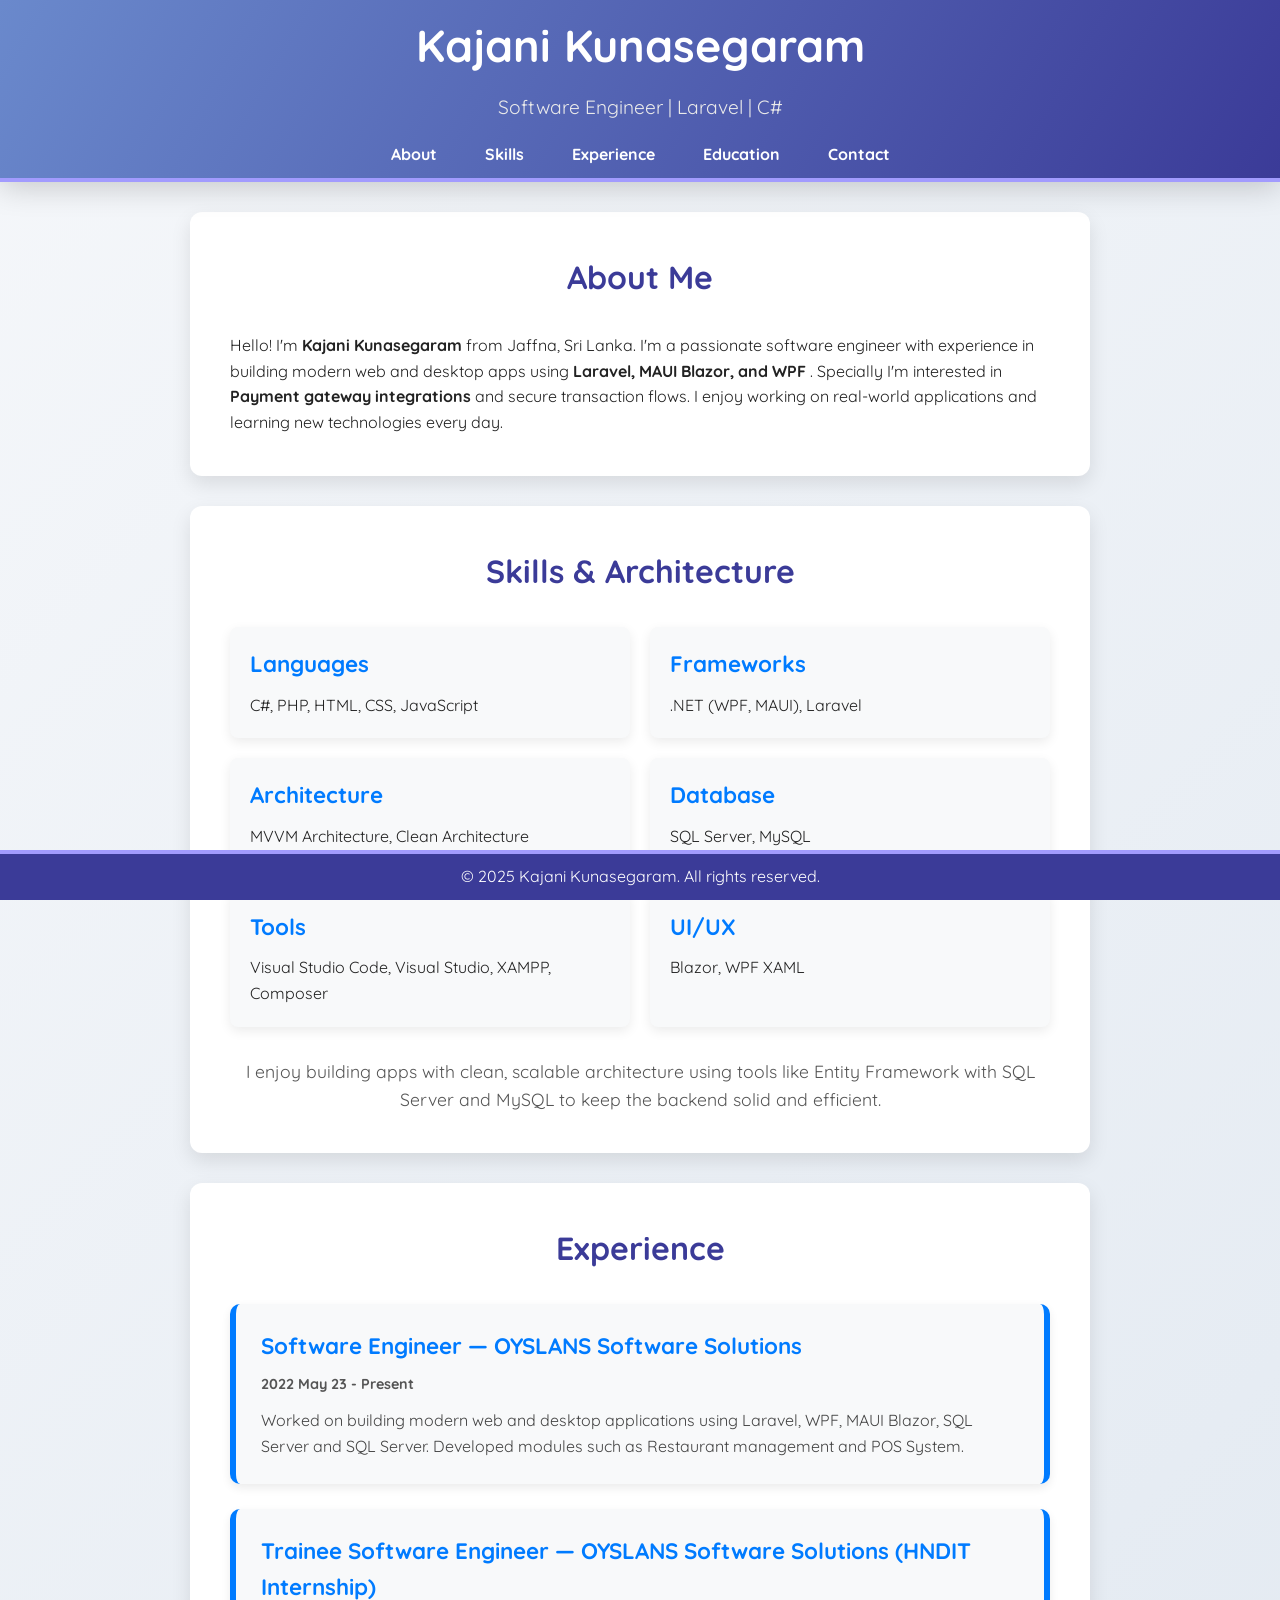
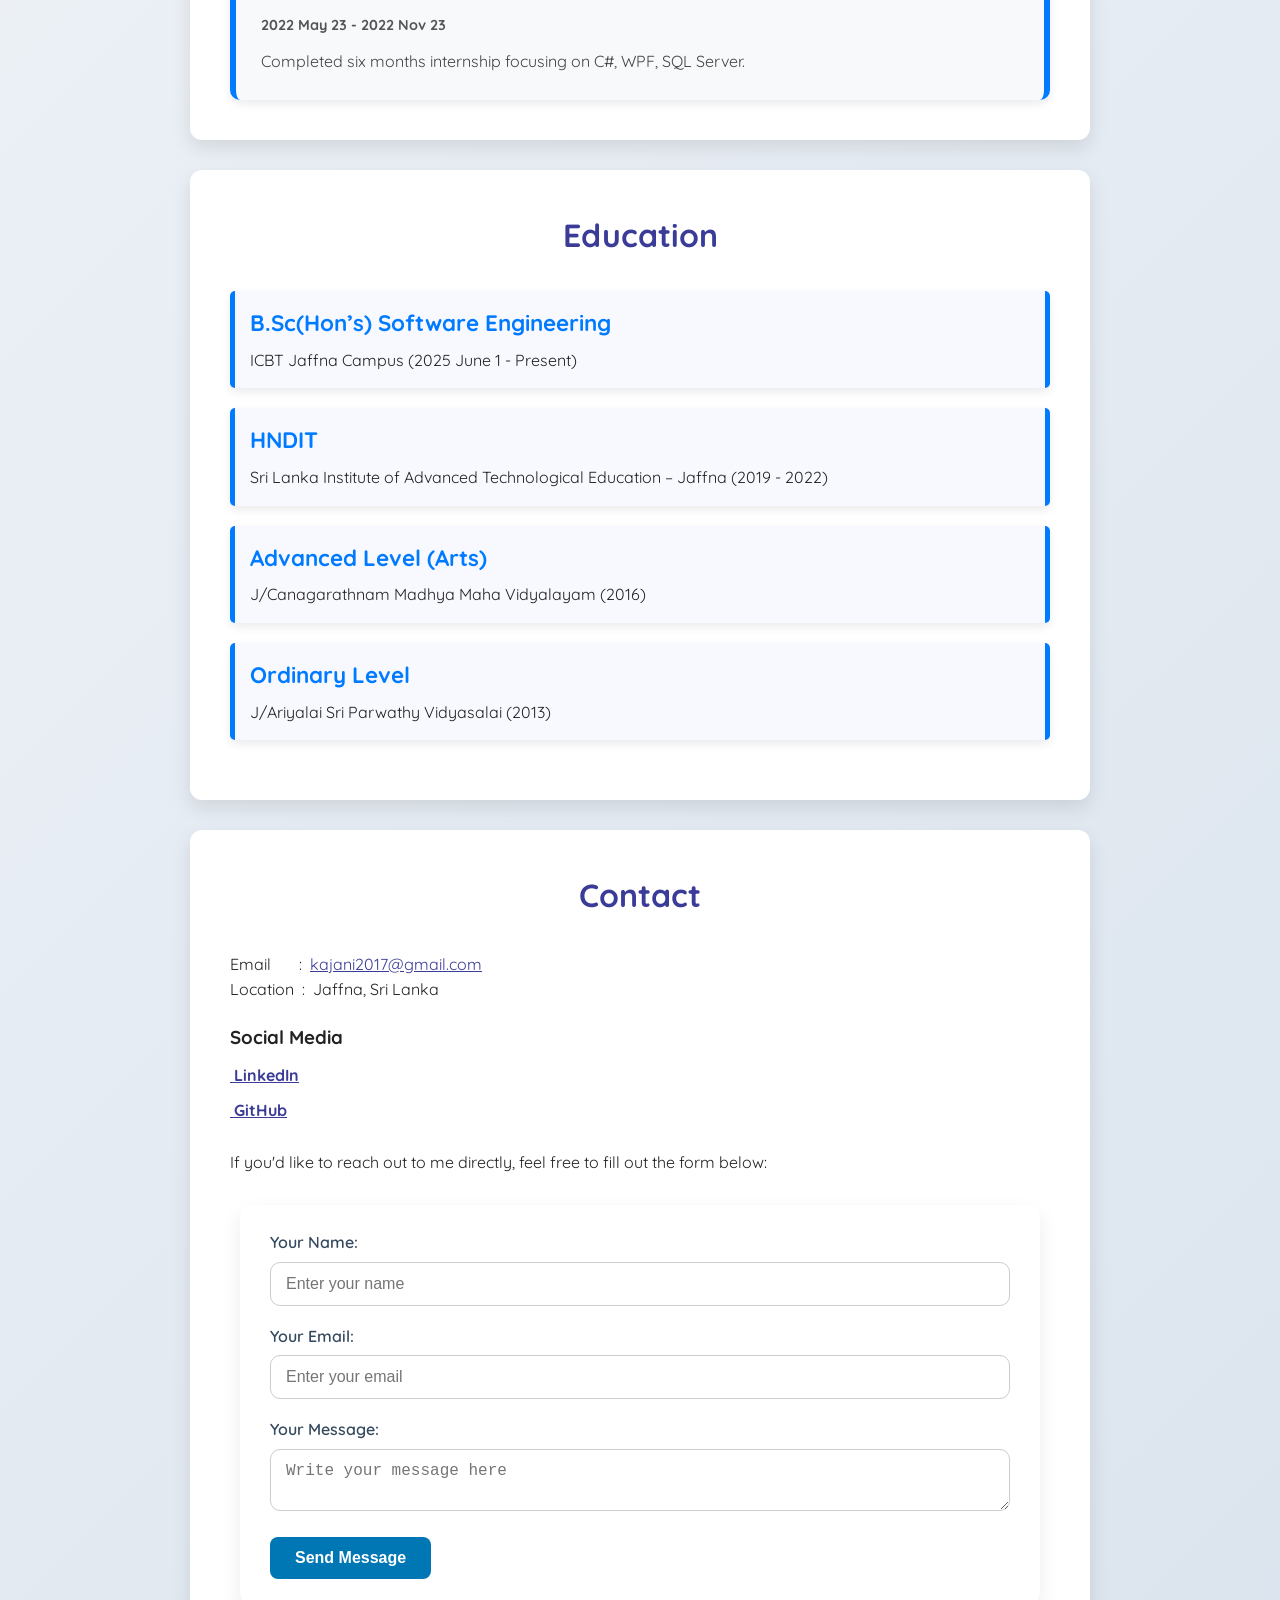
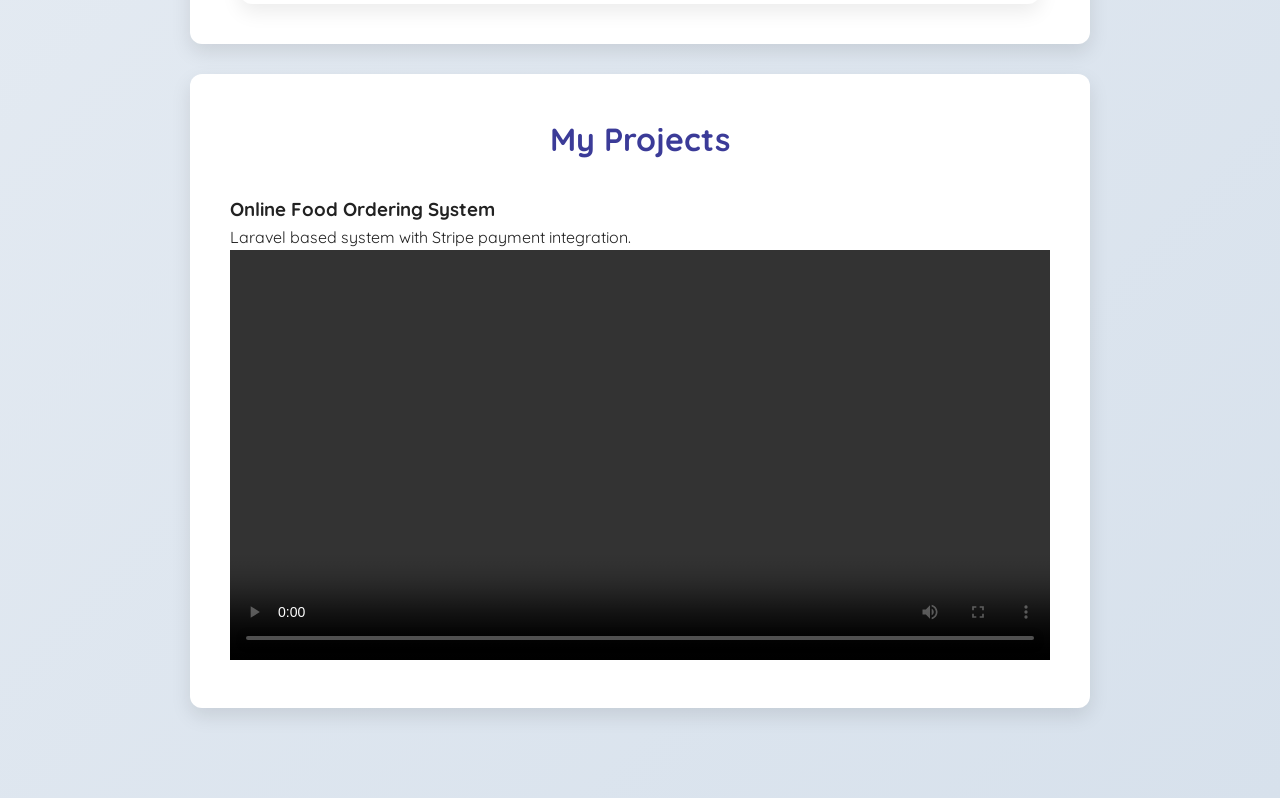
==== index.html @ 23827e4b "Update index.html" ====
<!DOCTYPE html>
<html lang="en">
<head>
  <meta charset="UTF-8" />
  <meta name="viewport" content="width=device-width, initial-scale=1.0"/>
  <title>Kajani | Software Engineer</title>
  <link rel="stylesheet" href="styles.css" />
  <!-- Google Font -->
  <link href="https://fonts.googleapis.com/css2?family=Quicksand:wght@400;600;700&display=swap" rel="stylesheet">
</head>
<body>
  <!-- HEADER -->
  <header>
    <div class="container">
      <h1>Kajani Kunasegaram</h1>
      <p>Software Engineer | Laravel | C#</p>
      <!-- <p>Software Developer | Laravel | MAUI | WPF | C#</p> -->
      <nav>
        <a href="#about">About</a>
        <a href="#skills">Skills</a>
        <a href="#experience">Experience</a>
        <a href="#education">Education</a>
        <a href="#contact">Contact</a>
      </nav>
    </div>
  </header>

  <!-- MAIN -->
  <main>
    <!-- ABOUT -->
    <section id="about" class="section fade-in">
      <h2>About Me</h2>
      <p>Hello! I'm <strong>Kajani Kunasegaram</strong> from Jaffna, Sri Lanka. I'm a passionate software engineer with experience in building modern web and desktop apps using <b>
	  Laravel, MAUI Blazor, and WPF
	  </b>. Specially I'm interested in <strong> Payment gateway integrations </strong> and secure transaction flows. I enjoy working on real-world applications and learning new technologies every day.</p>
    </section>

    <!-- SKILLS -->
    <section id="skills" class="section fade-in">
      <h2>Skills & Architecture</h2>
      <div class="skills-container">
        <div class="skill-item">
          <h3>Languages</h3>
          <p>C#, PHP, HTML, CSS, JavaScript</p>
        </div>
        <div class="skill-item">
          <h3>Frameworks</h3>
          <p>.NET (WPF, MAUI), Laravel</p>
        </div>
        <div class="skill-item">
          <h3>Architecture</h3>
          <p>MVVM Architecture, Clean Architecture</p>
        </div>
        <div class="skill-item">
          <h3>Database</h3>
          <p>SQL Server, MySQL</p>
        </div>
        <div class="skill-item">
          <h3>Tools</h3>
          <p>Visual Studio Code, Visual Studio, XAMPP, Composer</p>
        </div>
        <div class="skill-item">
          <h3>UI/UX</h3>
          <p>Blazor, WPF XAML</p>
        </div>
      </div>
      <p class="skills-note">I enjoy building apps with clean, scalable architecture using tools like Entity Framework with SQL Server and MySQL to keep the backend solid and efficient.</p>
    </section>
	
	<section id="experience" class="section fade-in">
	  <h2>Experience</h2>

	  <div class="exp-container">

		<div class="exp-card">
		  <h3>Software Engineer — OYSLANS Software Solutions</h3>
		  <span class="exp-year">2022 May 23 - Present</span>
		  <p>Worked on building modern web and desktop applications using Laravel, WPF, MAUI Blazor, SQL Server and SQL Server.  
			Developed modules such as Restaurant management and POS System.</p>
		</div>

		<div class="exp-card">
		  <h3>Trainee Software Engineer — OYSLANS Software Solutions (HNDIT Internship)</h3>
		  <span class="exp-year">2022 May 23 - 2022 Nov 23</span>
		  <p>Completed six months internship focusing on C#, WPF, SQL Server. </p>
		</div>
		

	  </div>
	</section>

	<!-- EDUCATION -->
	<section id="education" class="section fade-in">
		<h2>Education</h2>

		<div class="edu-card">
			<h3>B.Sc(Hon’s) Software Engineering</h3>
			<p>ICBT Jaffna Campus (2025 June 1 - Present)</p>
		</div>

		<div class="edu-card">
			<h3>HNDIT</h3>
			<p>Sri Lanka Institute of Advanced Technological Education – Jaffna (2019 - 2022)</p>
		</div>

		<div class="edu-card">
			<h3>Advanced Level (Arts)</h3>
			<p>J/Canagarathnam Madhya Maha Vidyalayam (2016)</p>
		</div>

		<div class="edu-card">
			<h3>Ordinary Level</h3>
			<p>J/Ariyalai Sri Parwathy Vidyasalai (2013)</p>
		</div>
	</section>

    <!-- CONTACT -->
    <section id="contact" class="section fade-in">
      <h2>Contact</h2>
      <p>Email&nbsp;&nbsp;&nbsp;&nbsp;&nbsp;&nbsp;&nbsp;:&nbsp;&nbsp;<a href="mailto:kajani2017@gmail.com">kajani2017@gmail.com</a></p>
      <p>Location &nbsp;:&nbsp; Jaffna, Sri Lanka</p>

      <h3 style="margin-top: 20px;">Social Media</h3>

	<li class="social-links">
		<a href="https://www.linkedin.com/in/kajani-kunasegaram-332b86238/" target="_blank">
			<i class="fa-brands fa-linkedin"></i>&nbsp;LinkedIn
		</a>
	</li>
	<li class="social-links">
		<a href="https://github.com/KajaniKunasegaram" target="_blank">
		<i class="fa-brands fa-github"></i>&nbsp;GitHub
		</a>
   </li>

      <!-- <ul class="social-links">
        <li><a href="https://www.linkedin.com/in/kajani-kunasegaram-332b86238/" target="_blank">LinkedIn</a></li>
        <li><a href="https://github.com/KajaniKunasegaram" target="_blank">GitHub</a></li>
      </ul> -->
      
      <br/>
      <p>If you'd like to reach out to me directly, feel free to fill out the form below:</p>

      <form action="https://api.web3forms.com/submit" method="POST" class="contact-form">

		   <!-- Required Web3Forms Access Key -->
	    <input type="hidden" name="access_key" value="a6611899-6c5d-40f7-9975-c42bd521845b">
	
	    <!-- Where to receive the messages -->
	    <input type="hidden" name="email" value="officialcarparking2025@gmail.com">
	
	    <!-- Optional success redirect -->
	    <input type="hidden"   name="redirect" value="success.html">
		  
        <label for="name">Your Name:</label>
        <input type="text" id="name" name="name" required placeholder="Enter your name" />
        
        <label for="email">Your Email:</label>
        <input type="email" id="email" name="email" required placeholder="Enter your email" />
        
        <label for="message">Your Message:</label>
        <textarea id="message" name="message" required placeholder="Write your message here"></textarea>
        
        <button type="submit">Send Message</button>
      </form>  
    </section>

	  <!-- PROJECTS -->
	<section id="projects" class="section fade-in">
	  <h2>My Projects</h2>
	
	  <div class="project-card">
	    <h3>Online Food Ordering System</h3>
	    <p>Laravel based system with Stripe payment integration.</p>
	
	    <div class="video-container">
	      <video width="100%" controls>
			  <source src="videos/project.mp4" type="video/mp4">
			  Your browser does not support the video tag.
		  </video>
	    </div>
	  </div>
	
	</section>
	  
  </main>

  <!-- FOOTER -->
  <footer>
    <div class="container">
      <p>&copy; 2025 Kajani Kunasegaram. All rights reserved.</p>
    </div>
  </footer>


  <script>
    // smooth scroll with offset
  
	document.querySelectorAll('nav a').forEach(anchor => {
		anchor.addEventListener('click', function(e){
			e.preventDefault();
			const target = document.querySelector(this.getAttribute('href'));
			const header = document.querySelector('header');
			const headerOffset = header.offsetHeight + 15; // small extra padding
			const elementPosition = target.getBoundingClientRect().top;
			const offsetPosition = elementPosition + window.pageYOffset - headerOffset;

			window.scrollTo({
				top: offsetPosition,
				behavior: "smooth"
			});
		});
	});
  </script>


	
</body>
</html>
---- styles.css ----
/* Global Reset & Styling */


* {
  margin: 0;
  padding: 0;
  box-sizing: border-box;
}

body {
  font-family: 'Quicksand', sans-serif;
  background: linear-gradient(135deg, #f5f7fa, #d7e1ec);
  color: #222;
  min-height: 100vh;
  line-height: 1.6;
  padding-bottom: 60px;
}

/* Header Styling */
header {
  background: linear-gradient(120deg, #6a89cc, #3b3b98);
  color: white;
  padding: 10px 10px;
  text-align: center;
  border-bottom: 4px solid #a29bfe;
  box-shadow: 0 4px 30px rgba(0,0,0,0.2);
  position: sticky;
  top: 0;
  z-index: 1000;
}

header h1 {
  font-size: 2.8rem;
}

header p {
  font-size: 1.2rem;
  margin-top: 10px;
  color: #eaeaea;
}

/* Navigation Styling */
nav {
  margin-top: 20px;
}

nav a {
  margin: 0 12px;
  color: white;
  text-decoration: none;
  font-weight: bold;
  transition: 0.3s;
  padding: 6px 10px;
  border-radius: 5px;
}

nav a:hover {
  background: rgba(255,255,255,0.2);
  color: #ffeaa7;
}

/* Section Styling */
.section {
  background-color: white;
  padding: 40px;
  margin: 30px auto;
  max-width: 900px;
  border-radius: 12px;
  box-shadow: 0 8px 20px rgba(0,0,0,0.1);
  animation: fadeUp 0.8s ease-in-out;
}

.section h2 {
  font-size: 2rem;
  color: #3b3b98;
  margin-bottom: 30px;
  text-align: center;
}

.skills-container {
  display: grid;
  grid-template-columns: 1fr 1fr;
  gap: 20px;
}

.skill-item {
  background-color: #f8f9fa;
  padding: 20px;
  border-radius: 8px;
  box-shadow: 0 4px 12px rgba(0,0,0,0.08);
  transition: transform 0.3s, box-shadow 0.3s;
}

.skill-item h3 {
  font-size: 1.4rem;
  color: #007bff;
  margin-bottom: 10px;
}

.skill-item:hover {
  transform: translateY(-6px);
  box-shadow: 0 8px 18px rgba(0,0,0,0.15);
}

.skills-note {
  margin-top: 30px;
  font-size: 1.1rem;
  color: #555;
  text-align: center;
}

/* Responsive */
@media (max-width: 768px) {
  .skills-container {
    grid-template-columns: 1fr;
  }
}

/* Contact Styling */
#contact a {
  color: #3b3b98;
  text-decoration: underline;
}

.social-links {
  list-style: none;
  margin-top: 10px;
}

.social-links li {
  display: inline-block;
  margin-right: 12px;
}

.social-links a {
  text-decoration: none;
  color: #0077b5;
  font-weight: bold;
  transition: 0.3s;
}

.social-links a:hover {
  color: #004f83;
}

/* Contact Form */
#contact form {
    max-width: 800px;
    margin: 30px auto 0;
    background: #fff;
    padding: 25px 30px;
    border-radius: 12px;
    box-shadow: 0 8px 20px rgba(0,0,0,0.08);
    transition: all 0.3s ease;
}

#contact form label {
    display: block;
    margin-bottom: 6px;
    font-weight: 600;
    color: #34495e;
}

#contact form input, 
#contact form textarea {
    width: 100%;
    padding: 12px 15px;
    margin-bottom: 18px;
    border: 1px solid #ccc;
    border-radius: 10px;
    font-size: 1rem;
    outline: none;
    transition: border 0.3s ease, box-shadow 0.3s ease;
}

#contact form input:focus, 
#contact form textarea:focus {
    border-color: #0077b5;
    box-shadow: 0 0 8px rgba(0,119,181,0.3);
}

#contact form button {
    background: #0077b5;
    color: #fff;
    border: none;
    padding: 12px 25px;
    font-size: 1rem;
    border-radius: 8px;
    cursor: pointer;
    font-weight: bold;
    transition: background 0.3s, transform 0.3s;
}

#contact form button:hover {
    background: #004f83;
    transform: translateY(-2px);
}

/* Footer */
footer {
  text-align: center;
  padding: 10px 5px;
  background-color: #3b3b98;
  color: white;
  position: fixed;
  bottom: 0;
  left: 0;
  width: 100%;
  border-top: 4px solid #a29bfe;
  z-index: 1000;
}

.container {
  max-width: 1200px;
  margin: 0 auto;
  padding: 0 20px;
}

/* Animations */
@keyframes fadeUp {
  from { opacity: 0; transform: translateY(20px); }
  to { opacity: 1; transform: translateY(0); }
}



.exp-container {
  display: flex;
  flex-direction: column;
  gap: 25px;
}

.exp-card {
  background: #f8f9fa;
  padding: 25px;
  border-radius: 10px;
  border-left: 6px solid  #007bff;
  border-right: 6px solid  #007bff;
  box-shadow: 0 4px 10px rgba(0,0,0,0.08);
  transition: 0.3s ease;
}

.exp-card:hover {
  transform: translateY(-6px);
  box-shadow: 0 5px 15px rgba(0,0,0,0.15);
}

.exp-card h3 {
  color: #007bff;
  font-size: 1.4rem;
  margin-bottom: 6px;
}

.exp-year {
  font-size: 0.9rem;
  color: #555;
  font-weight: bold;
  display: inline-block;
  margin-bottom: 12px;
}

.exp-card p {
  color: #444;
  line-height: 1.6;
}


/* EDUCATION */
.edu-card {
    margin-bottom: 20px;
    padding: 15px;
    background: #f8f8ff;
    border-right: 5px solid   #007bff;
    border-left: 5px solid   #007bff;
    border-radius: 5px;
  box-shadow: 0 4px 10px rgba(0,0,0,0.08);
  transition: 0.3s ease;
}
.edu-card h3 {
  color: #007bff;
  font-size: 1.4rem;
  margin-bottom: 6px;
}

.edu-card:hover {
  transform: translateY(-6px);
  box-shadow: 0 5px 15px rgba(0,0,0,0.15);
}.
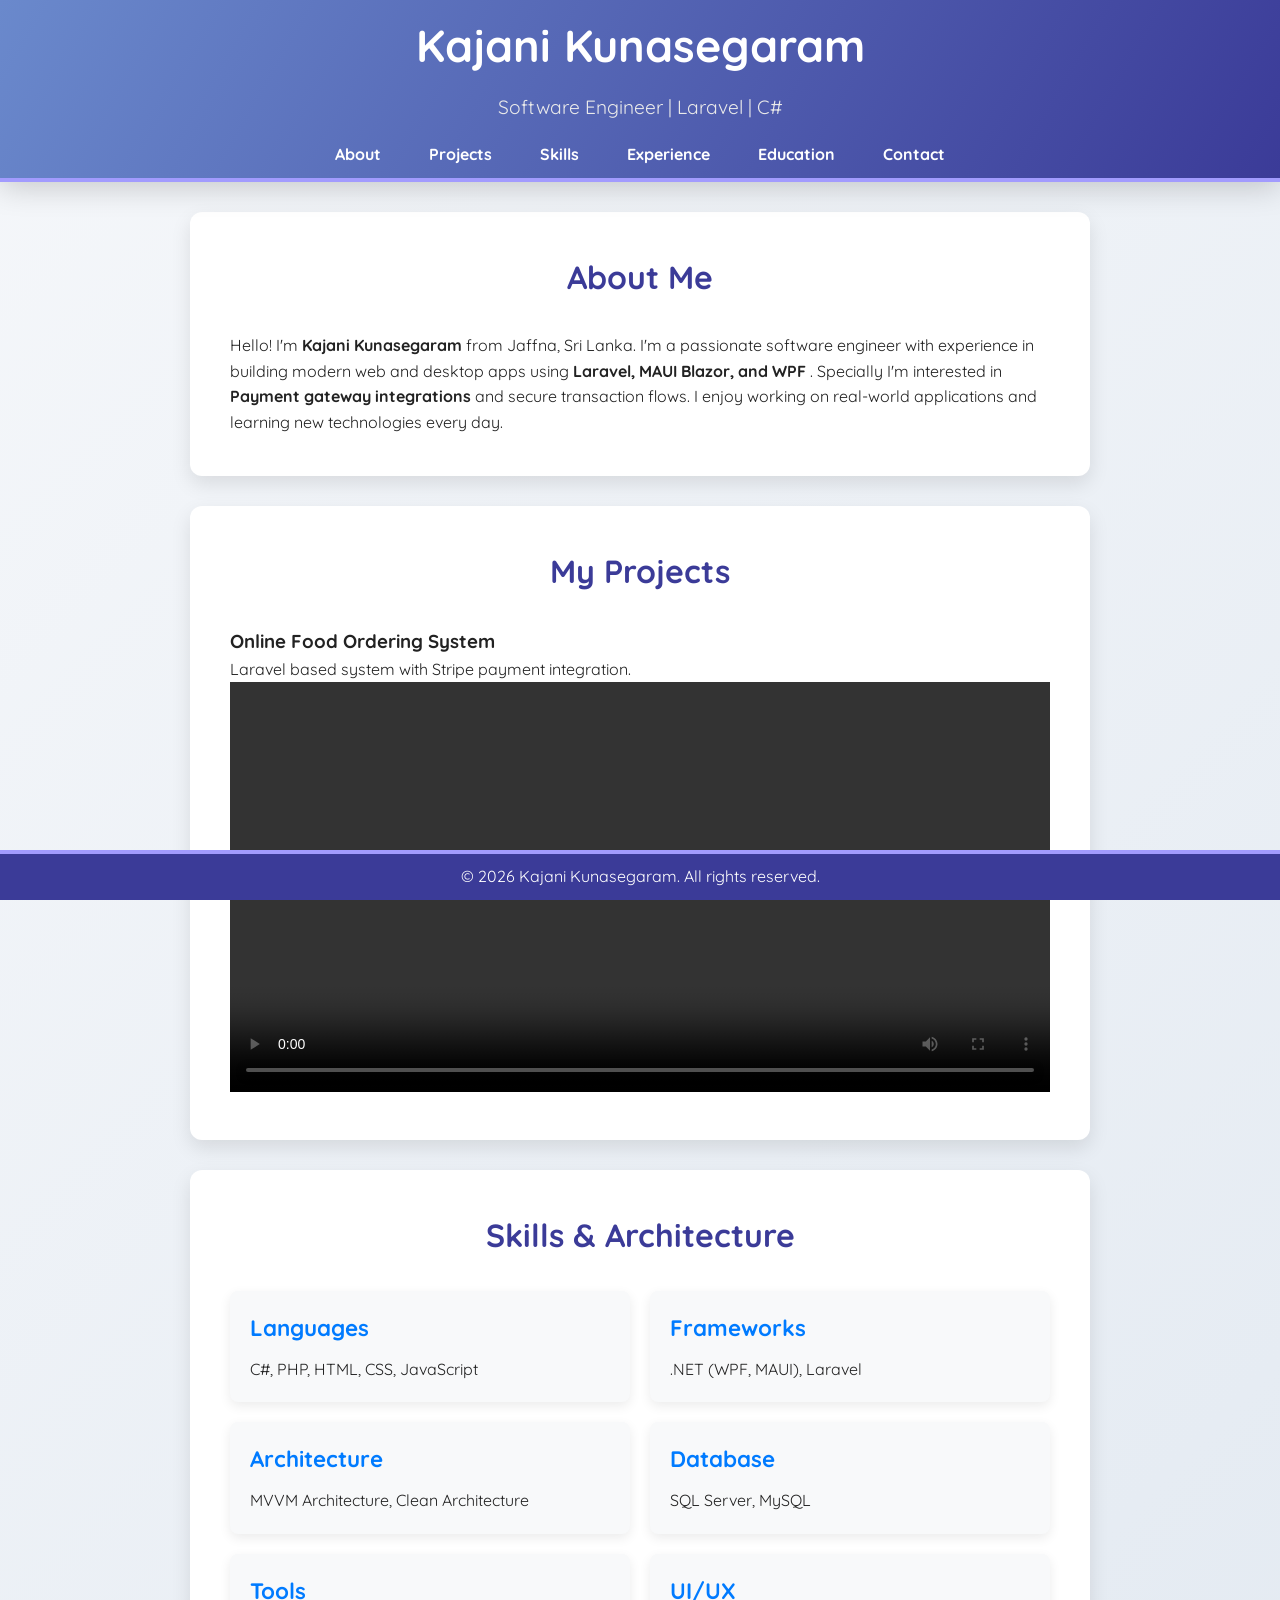
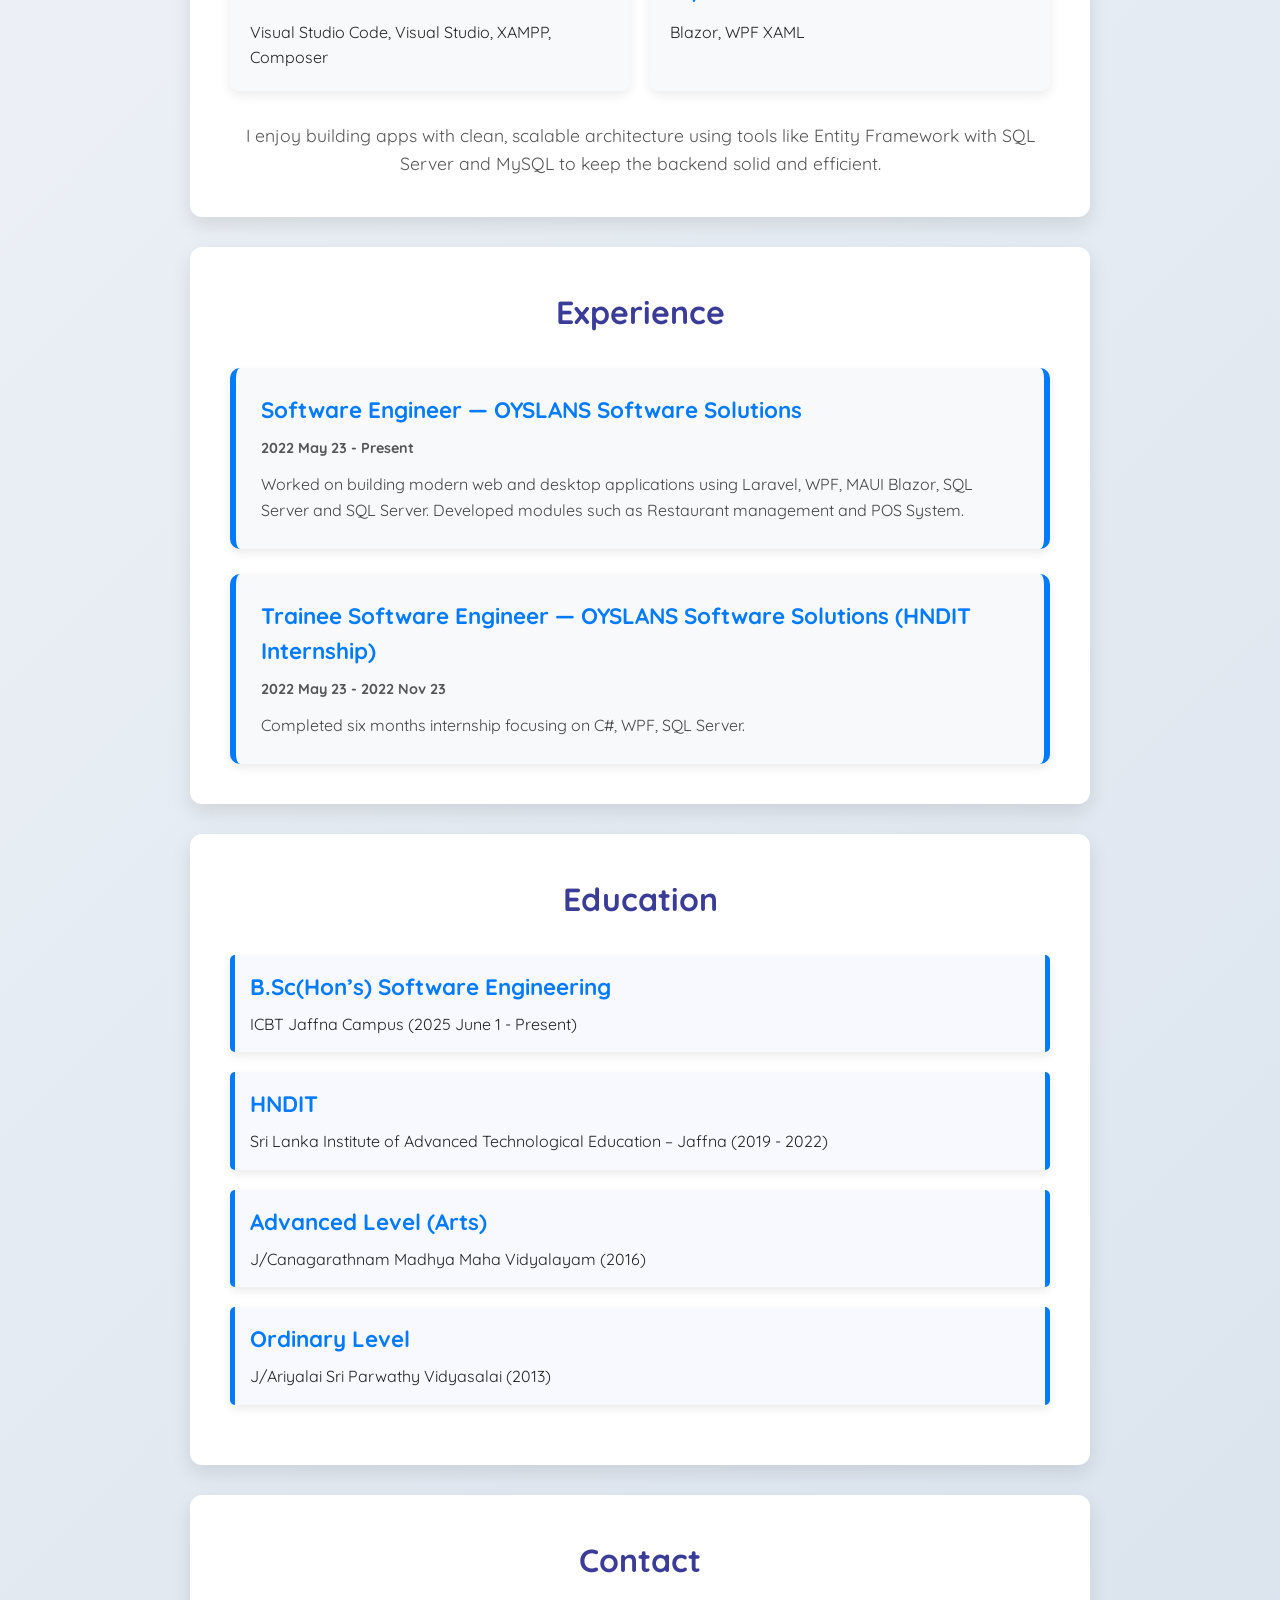
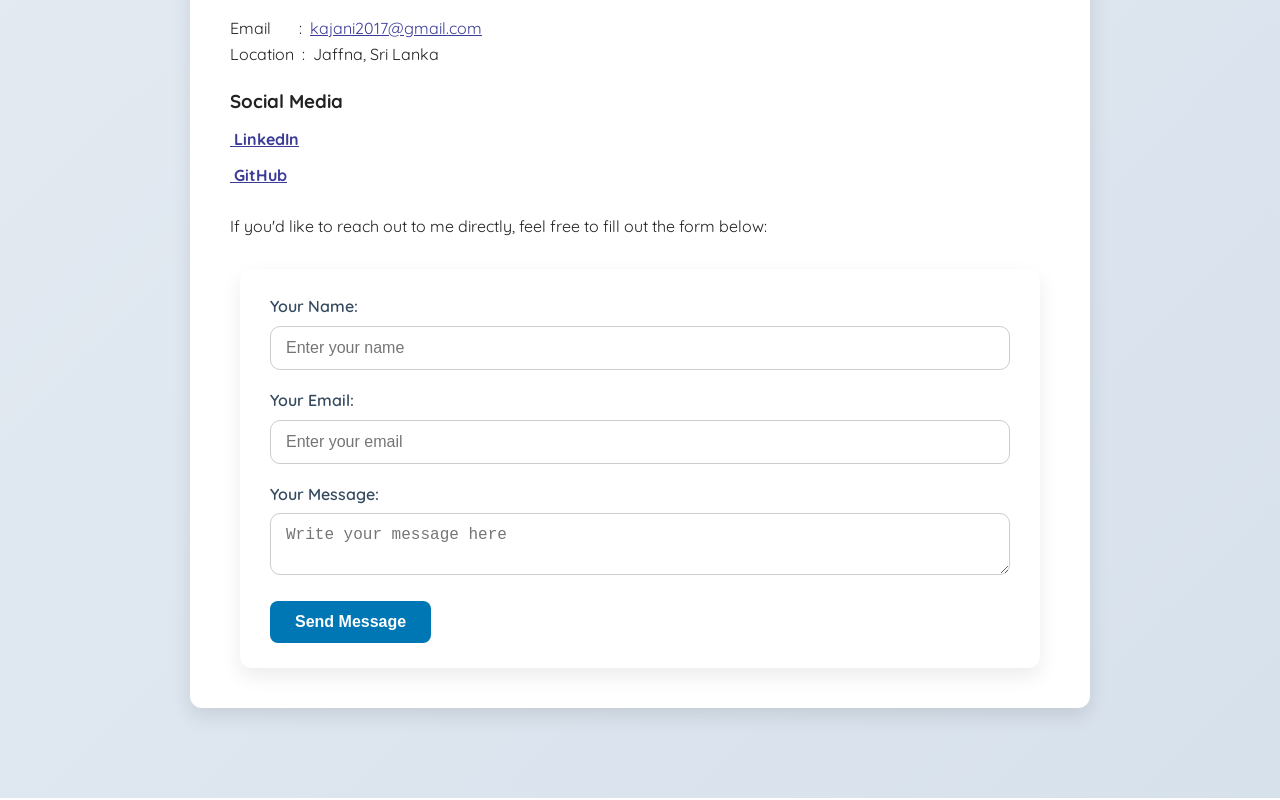
==== commit 6c62212a: "Update index.html" ====
--- a/index.html
+++ b/index.html
@@ -17,6 +17,7 @@
       <!-- <p>Software Developer | Laravel | MAUI | WPF | C#</p> -->
       <nav>
         <a href="#about">About</a>
+		<a href="#projects">Projects</a>
         <a href="#skills">Skills</a>
         <a href="#experience">Experience</a>
         <a href="#education">Education</a>
@@ -35,6 +36,24 @@
 	  </b>. Specially I'm interested in <strong> Payment gateway integrations </strong> and secure transaction flows. I enjoy working on real-world applications and learning new technologies every day.</p>
     </section>
 
+	<!-- PROJECTS -->
+	<section id="projects" class="section fade-in">
+	  <h2>My Projects</h2>
+	
+	  <div class="project-card">
+	    <h3>Online Food Ordering System</h3>
+	    <p>Laravel based system with Stripe payment integration.</p>
+	
+	    <div class="video-container">
+	      <video width="100%" controls>
+			  <source src="videos/Online Food Ordering System Using Laravel.mp4" type="video/mp4">
+			  Your browser does not support the video tag.
+		  </video>
+	    </div>
+	  </div>
+	
+	</section>
+	  
     <!-- SKILLS -->
     <section id="skills" class="section fade-in">
       <h2>Skills & Architecture</h2>
@@ -164,32 +183,14 @@
         <button type="submit">Send Message</button>
       </form>  
     </section>
-
-	  <!-- PROJECTS -->
-	<section id="projects" class="section fade-in">
-	  <h2>My Projects</h2>
-	
-	  <div class="project-card">
-	    <h3>Online Food Ordering System</h3>
-	    <p>Laravel based system with Stripe payment integration.</p>
-	
-	    <div class="video-container">
-	      <video width="100%" controls>
-			  <source src="videos/project.mp4" type="video/mp4">
-			  Your browser does not support the video tag.
-		  </video>
-	    </div>
-	  </div>
-	
-	</section>
 	  
   </main>
 
   <!-- FOOTER -->
   <footer>
     <div class="container">
-      <p>&copy; 2025 Kajani Kunasegaram. All rights reserved.</p>
-    </div>
+		<p>&copy; <span id="year"></span> Kajani Kunasegaram. All rights reserved.</p>    
+	</div>
   </footer>
 
 
@@ -211,6 +212,8 @@
 			});
 		});
 	});
+
+	document.getElementById("year").textContent = new Date().getFullYear();
   </script>
 
 
--- a/styles.css
+++ b/styles.css
@@ -286,3 +286,18 @@
   transform: translateY(-6px);
   box-shadow: 0 5px 15px rgba(0,0,0,0.15);
 }. 
+
+
+/* Projects */
+.video-container {
+  position: relative;
+  width: 100%;
+  max-width: 700px;
+  margin-top: 15px;
+}
+
+.video-container iframe {
+  width: 100%;
+  height: 500px;
+  border-radius: 12px;
+}
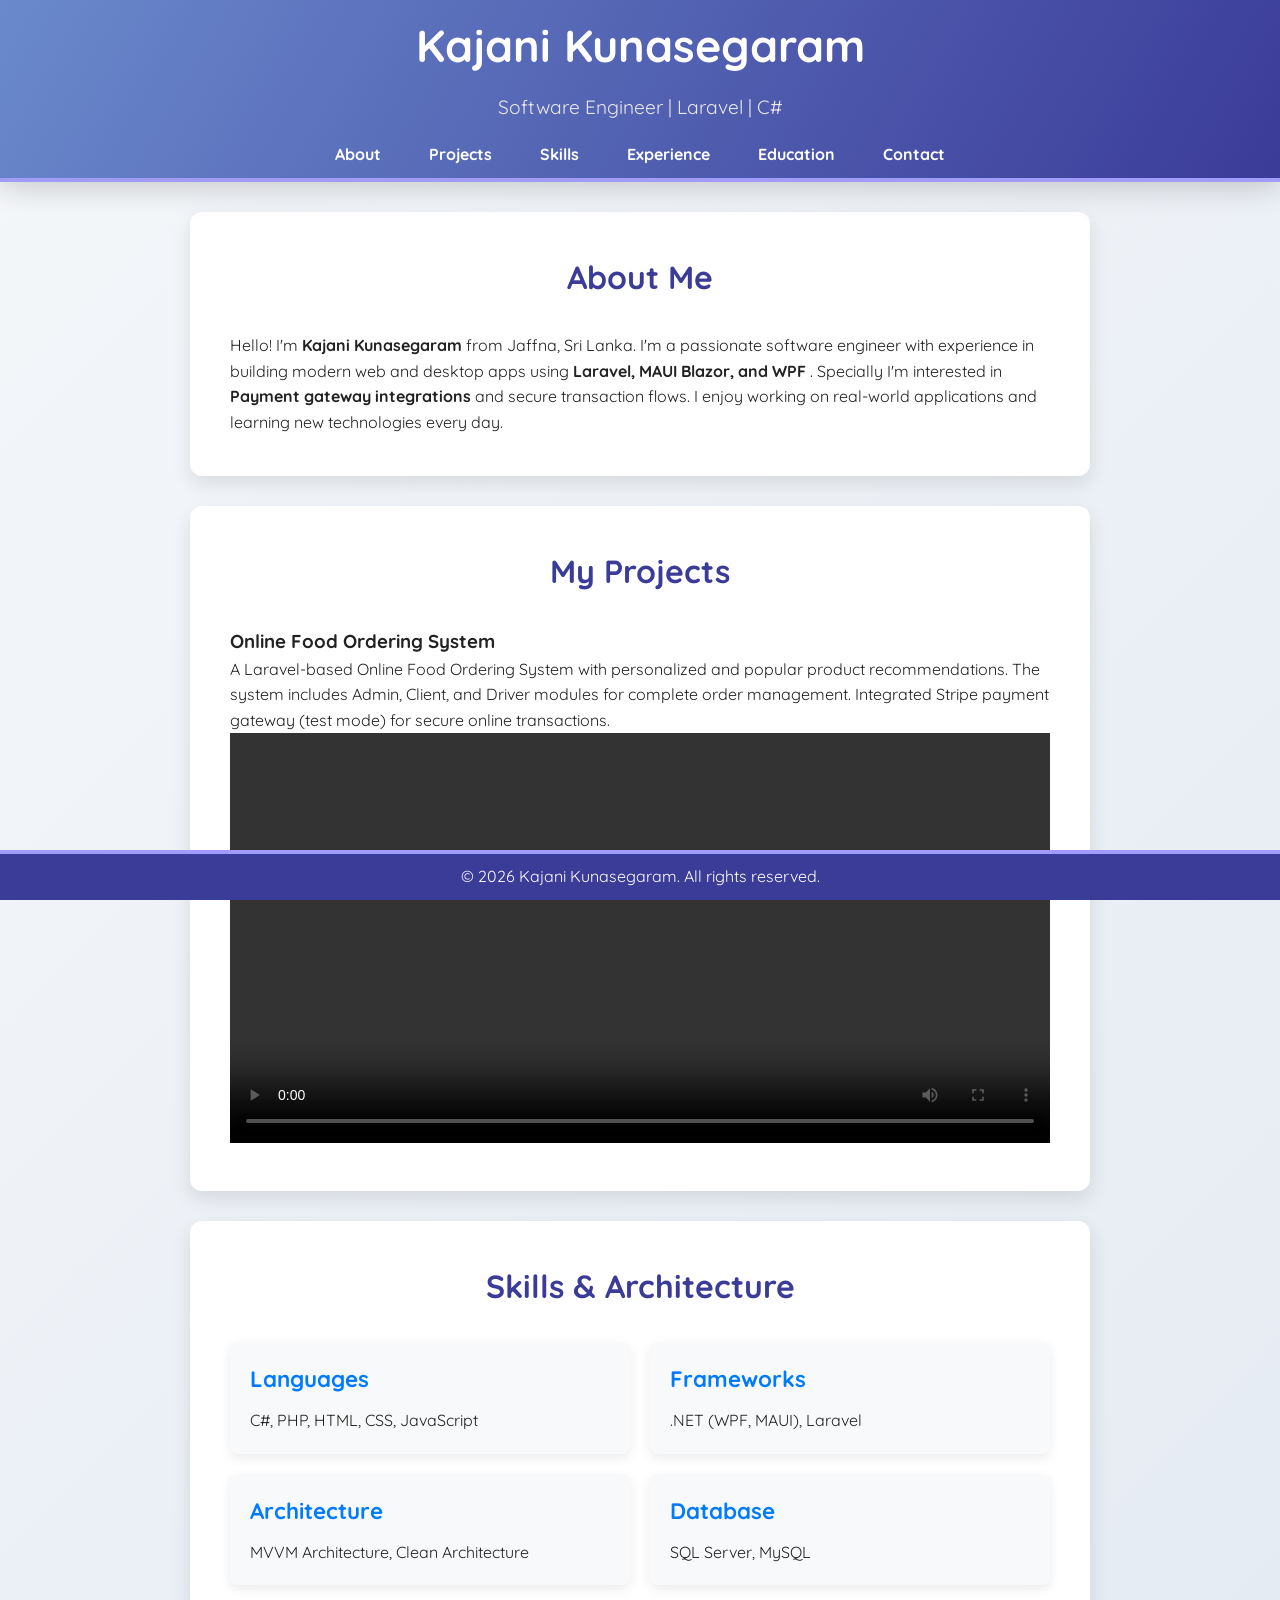
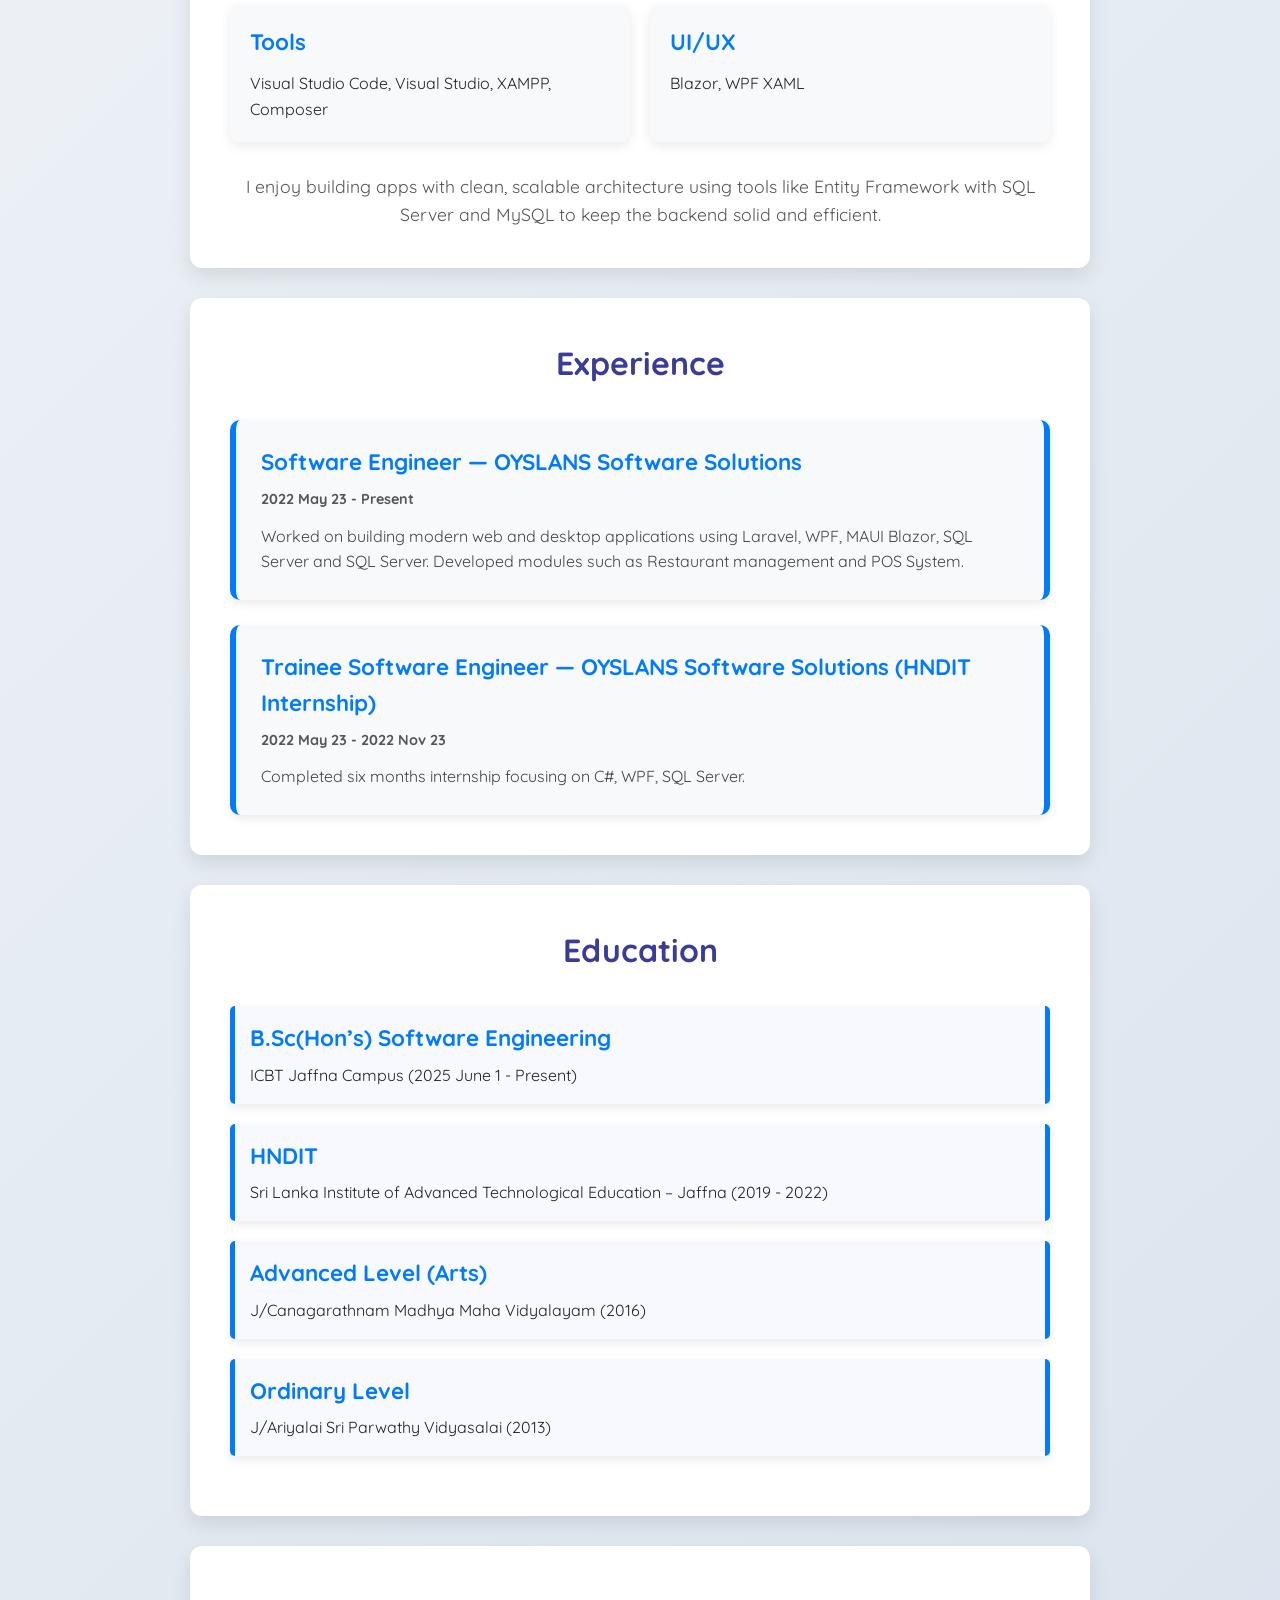
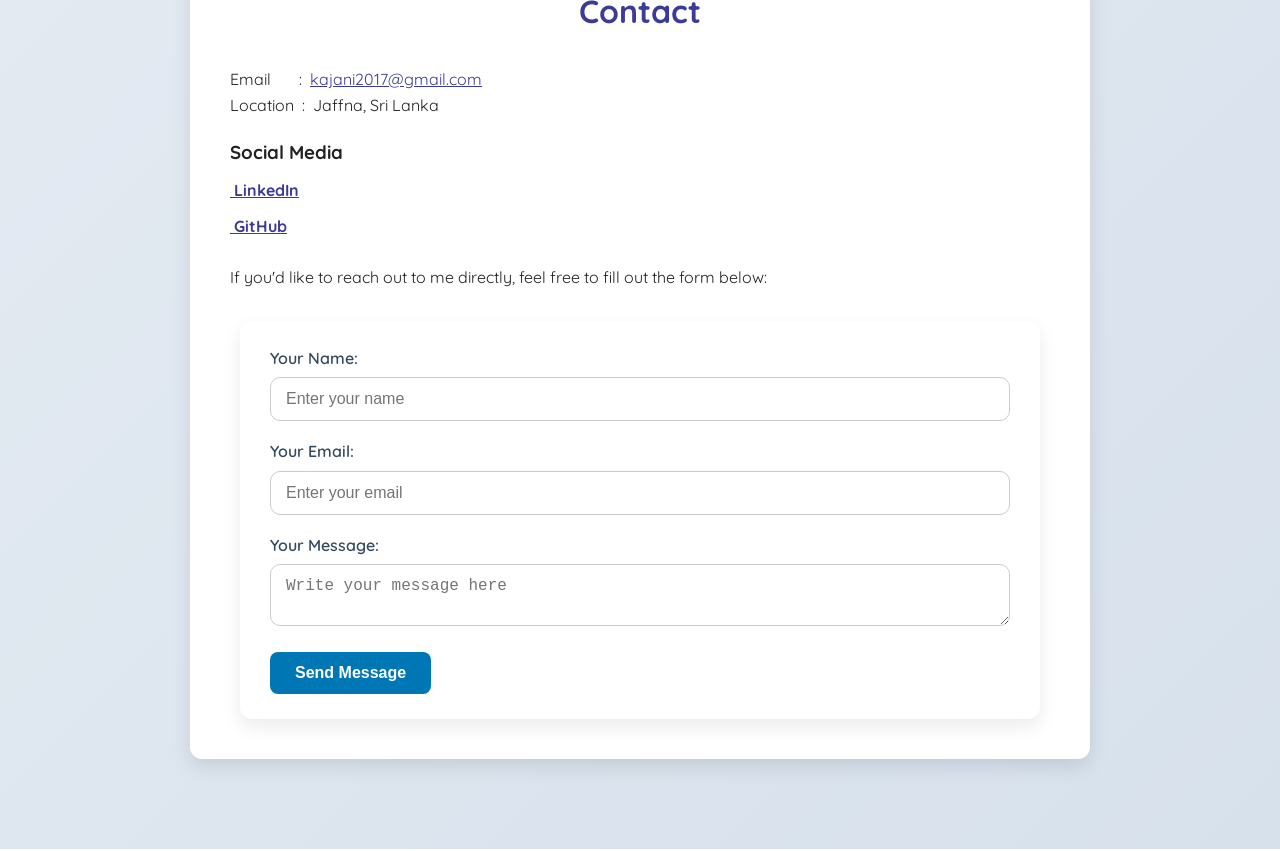
==== commit 5e5a033b: "Update index.html" ====
--- a/index.html
+++ b/index.html
@@ -42,8 +42,9 @@
 	
 	  <div class="project-card">
 	    <h3>Online Food Ordering System</h3>
-	    <p>Laravel based system with Stripe payment integration.</p>
-	
+	    <p>A Laravel-based Online Food Ordering System with personalized and popular product recommendations. 
+The system includes Admin, Client, and Driver modules for complete order management. 
+Integrated Stripe payment gateway (test mode) for secure online transactions.</p>	
 	    <div class="video-container">
 	      <video width="100%" controls>
 			  <source src="videos/Online Food Ordering System Using Laravel.mp4" type="video/mp4">
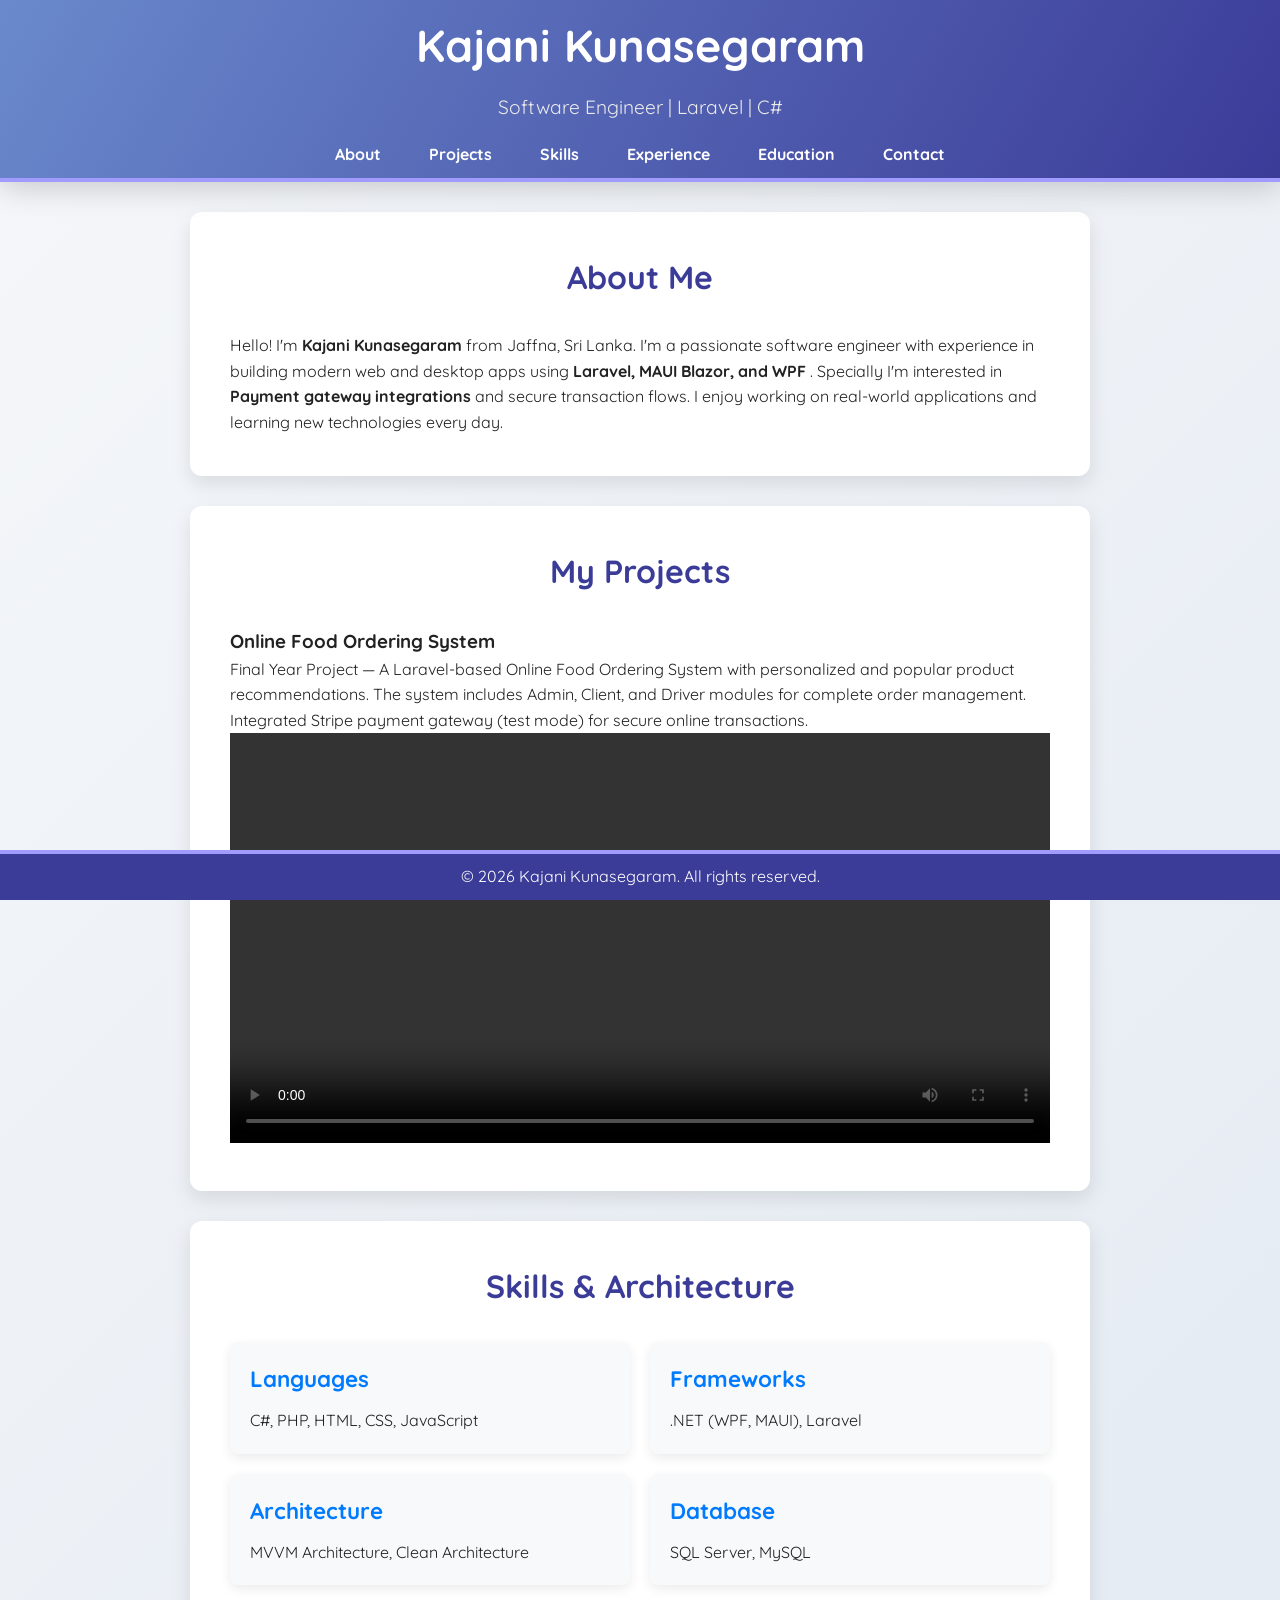
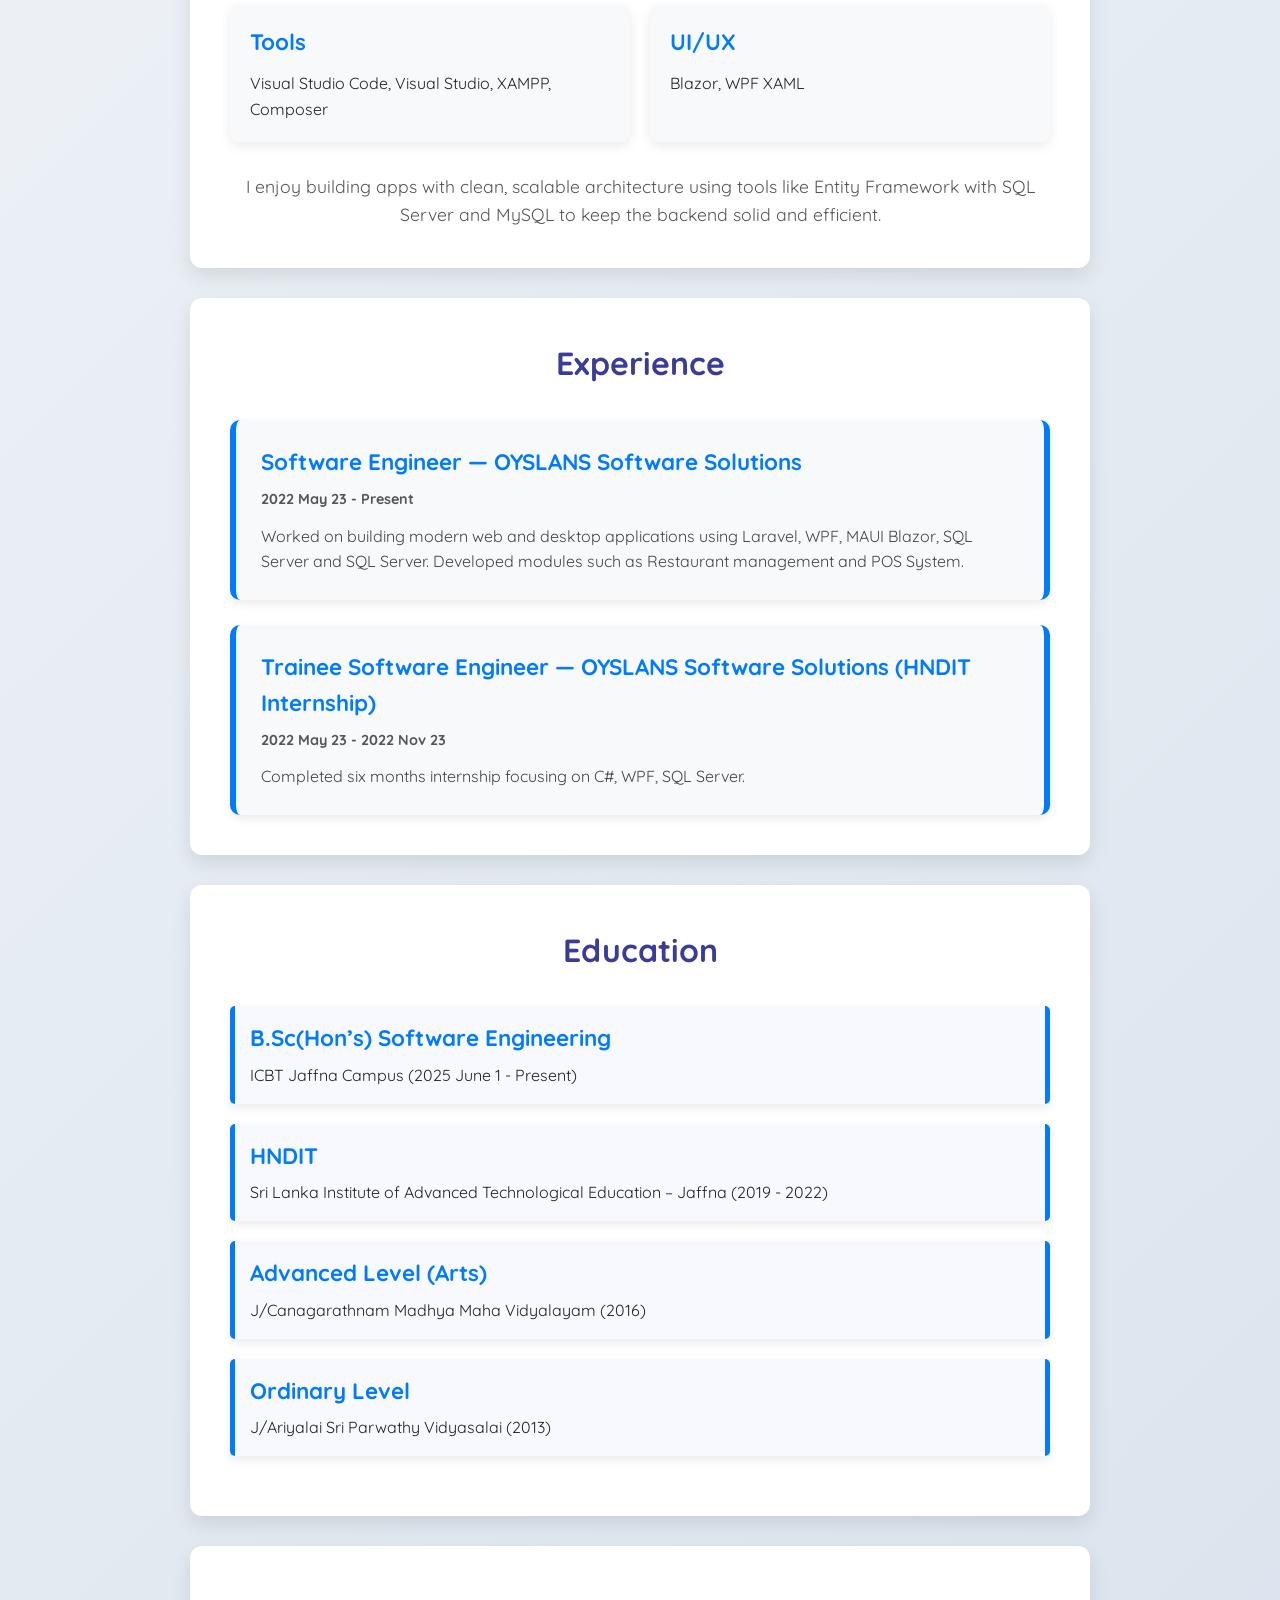
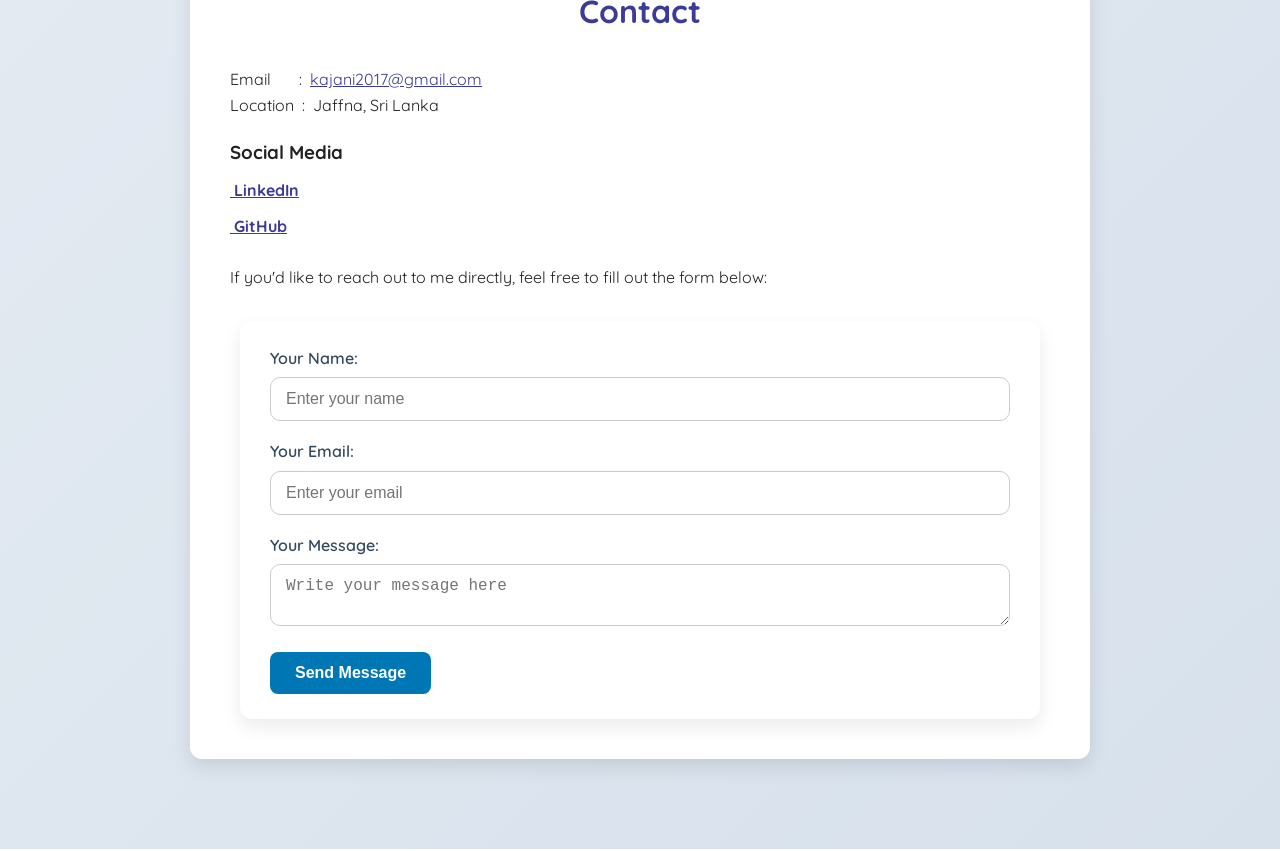
==== commit 489a3ec7: "Update index.html" ====
--- a/index.html
+++ b/index.html
@@ -42,9 +42,9 @@
 	
 	  <div class="project-card">
 	    <h3>Online Food Ordering System</h3>
-	    <p>A Laravel-based Online Food Ordering System with personalized and popular product recommendations. 
-The system includes Admin, Client, and Driver modules for complete order management. 
-Integrated Stripe payment gateway (test mode) for secure online transactions.</p>	
+	    <p>	Final Year Project — A Laravel-based Online Food Ordering System with personalized and popular product recommendations. 
+			The system includes Admin, Client, and Driver modules for complete order management. 
+			Integrated Stripe payment gateway (test mode) for secure online transactions.</p>	
 	    <div class="video-container">
 	      <video width="100%" controls>
 			  <source src="videos/Online Food Ordering System Using Laravel.mp4" type="video/mp4">
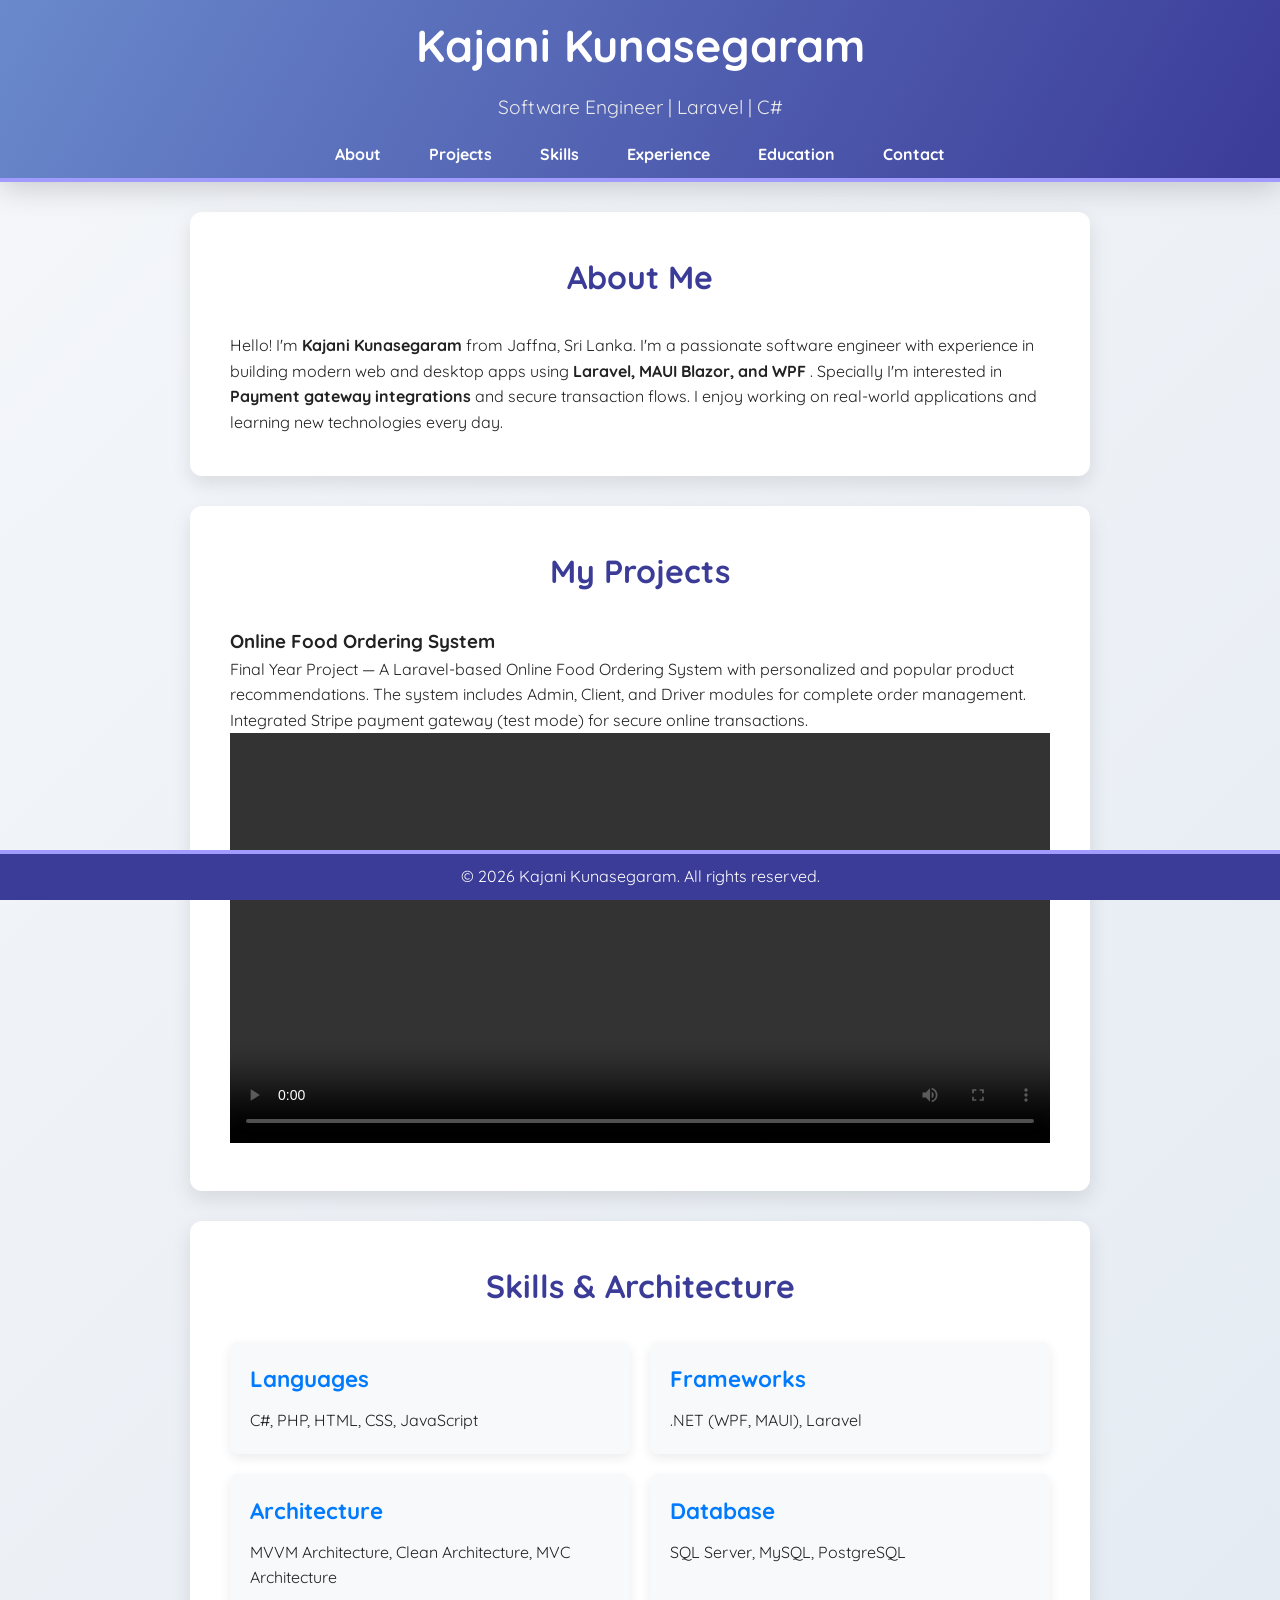
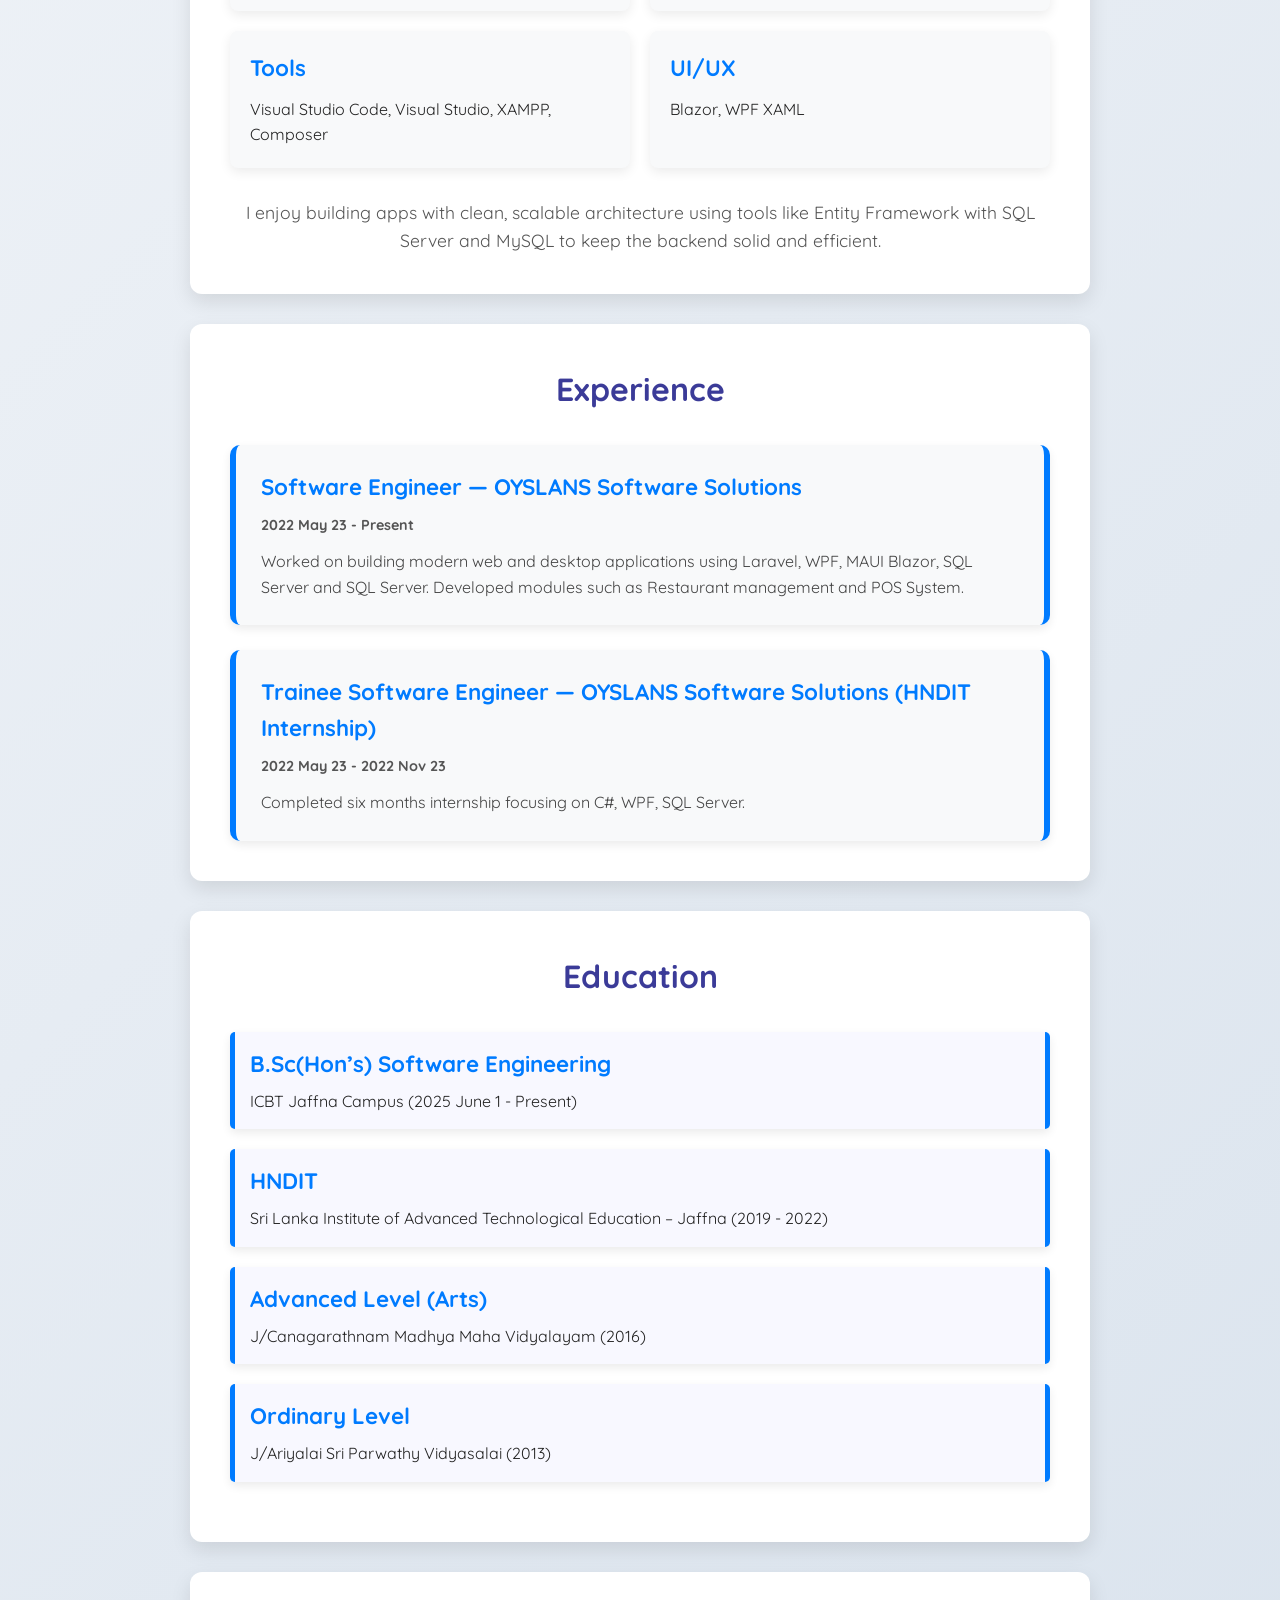
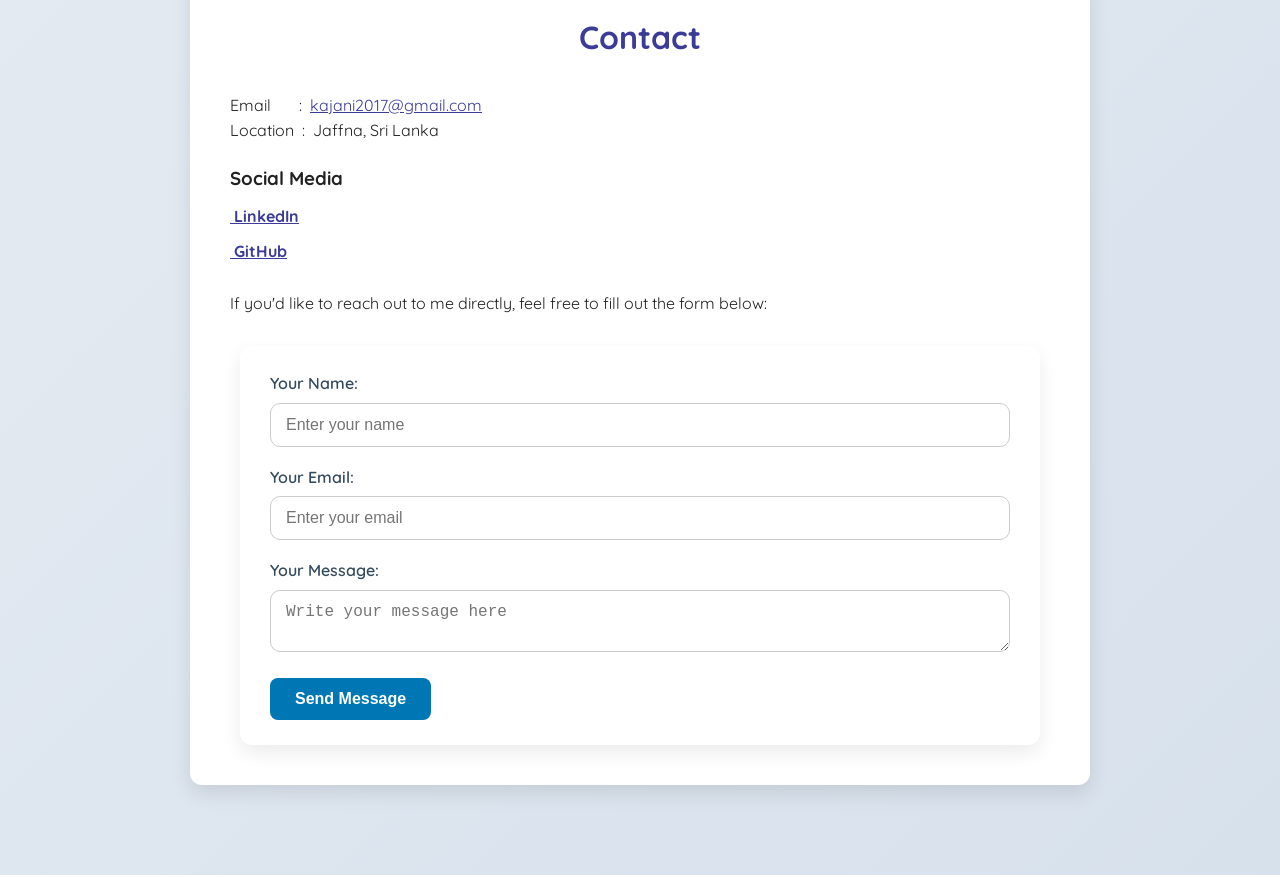
==== commit 611e6bd3: "Update index.html" ====
--- a/index.html
+++ b/index.html
@@ -69,11 +69,11 @@
         </div>
         <div class="skill-item">
           <h3>Architecture</h3>
-          <p>MVVM Architecture, Clean Architecture</p>
+          <p>MVVM Architecture, Clean Architecture, MVC Architecture</p>
         </div>
         <div class="skill-item">
           <h3>Database</h3>
-          <p>SQL Server, MySQL</p>
+          <p>SQL Server, MySQL, PostgreSQL</p>
         </div>
         <div class="skill-item">
           <h3>Tools</h3>
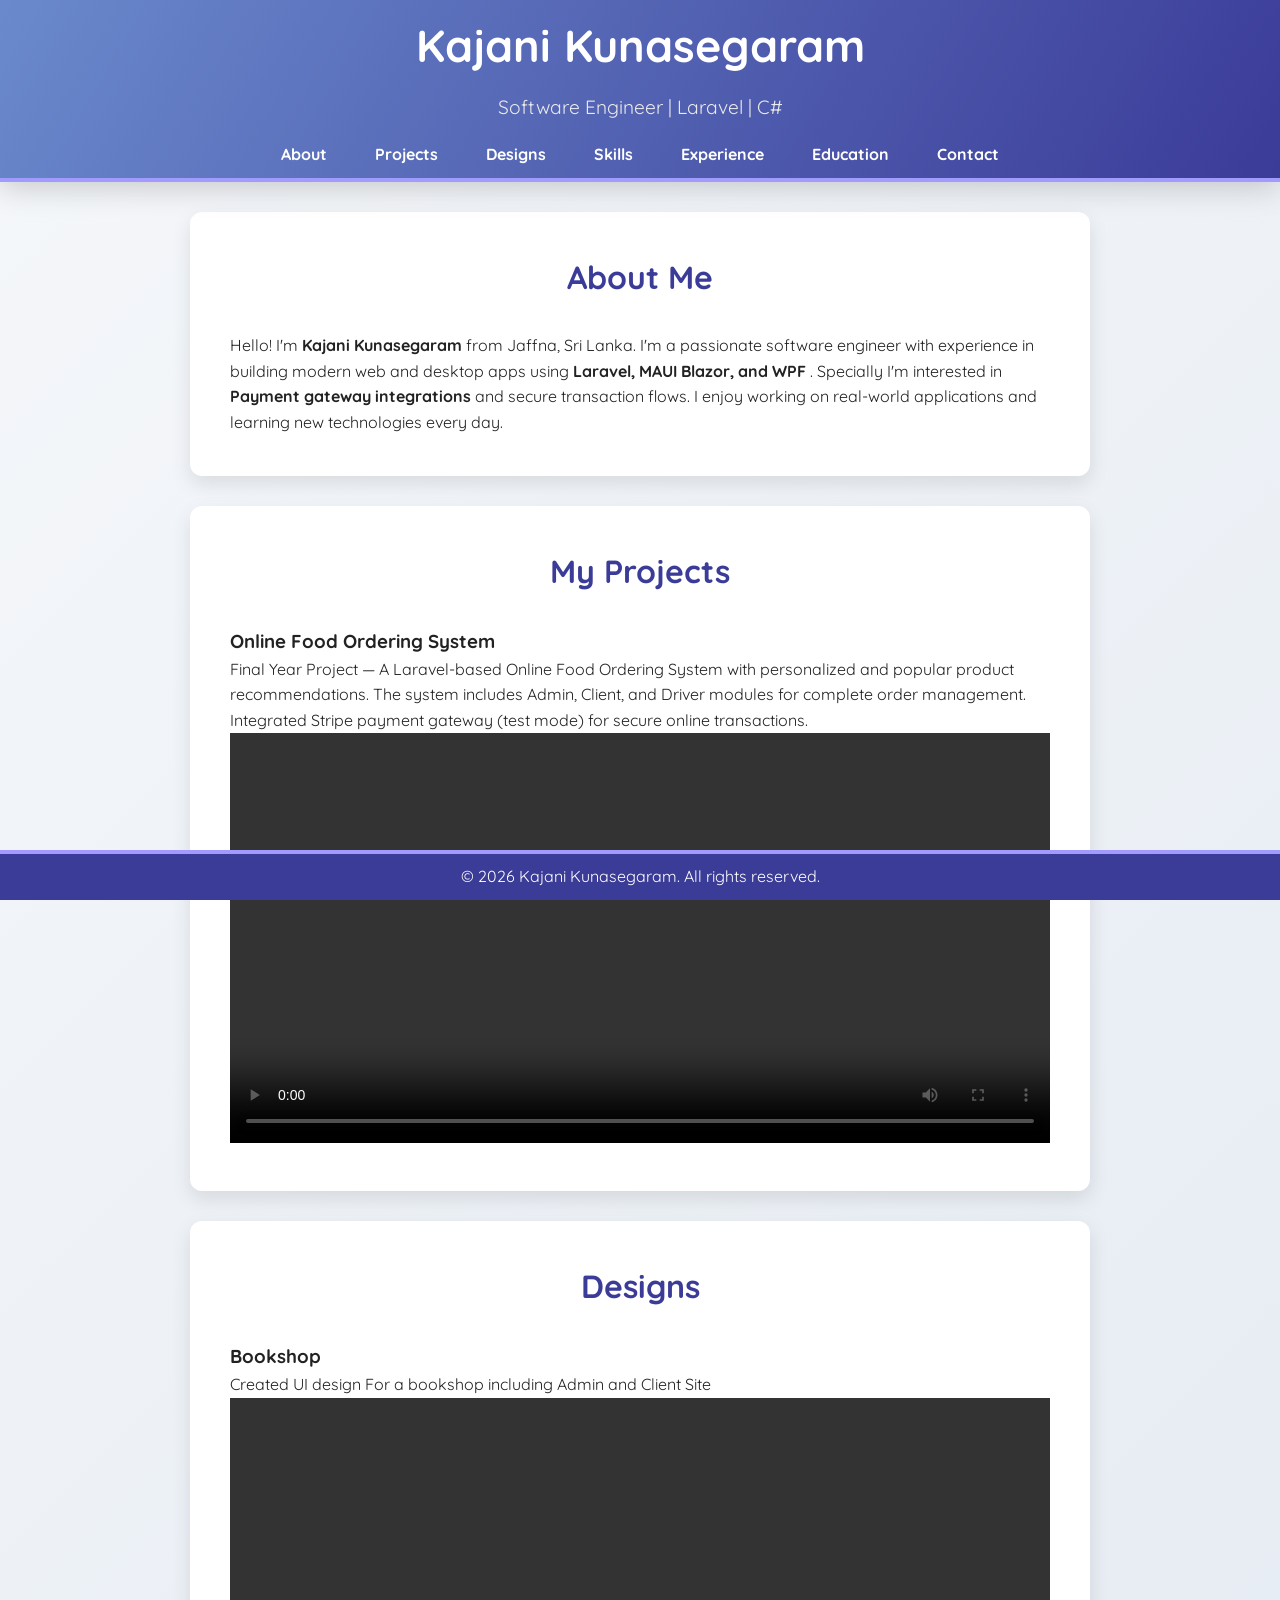
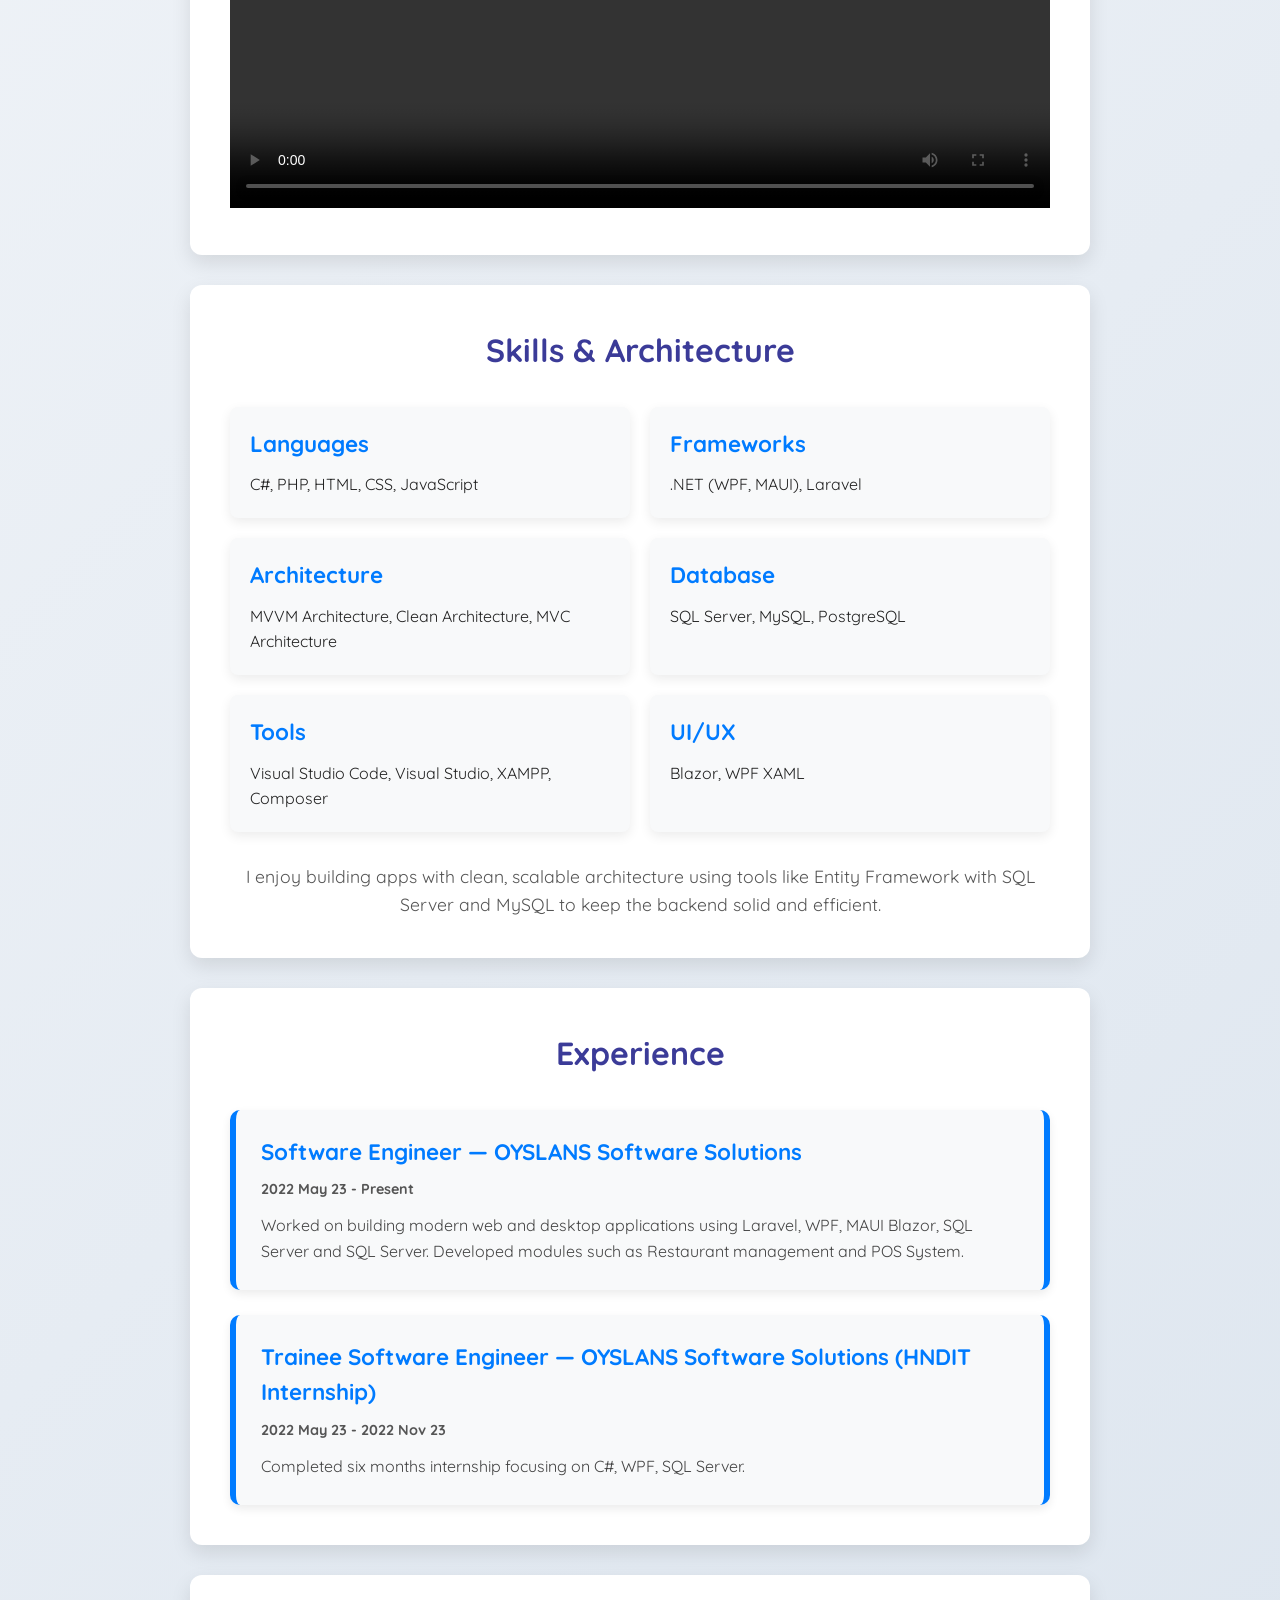
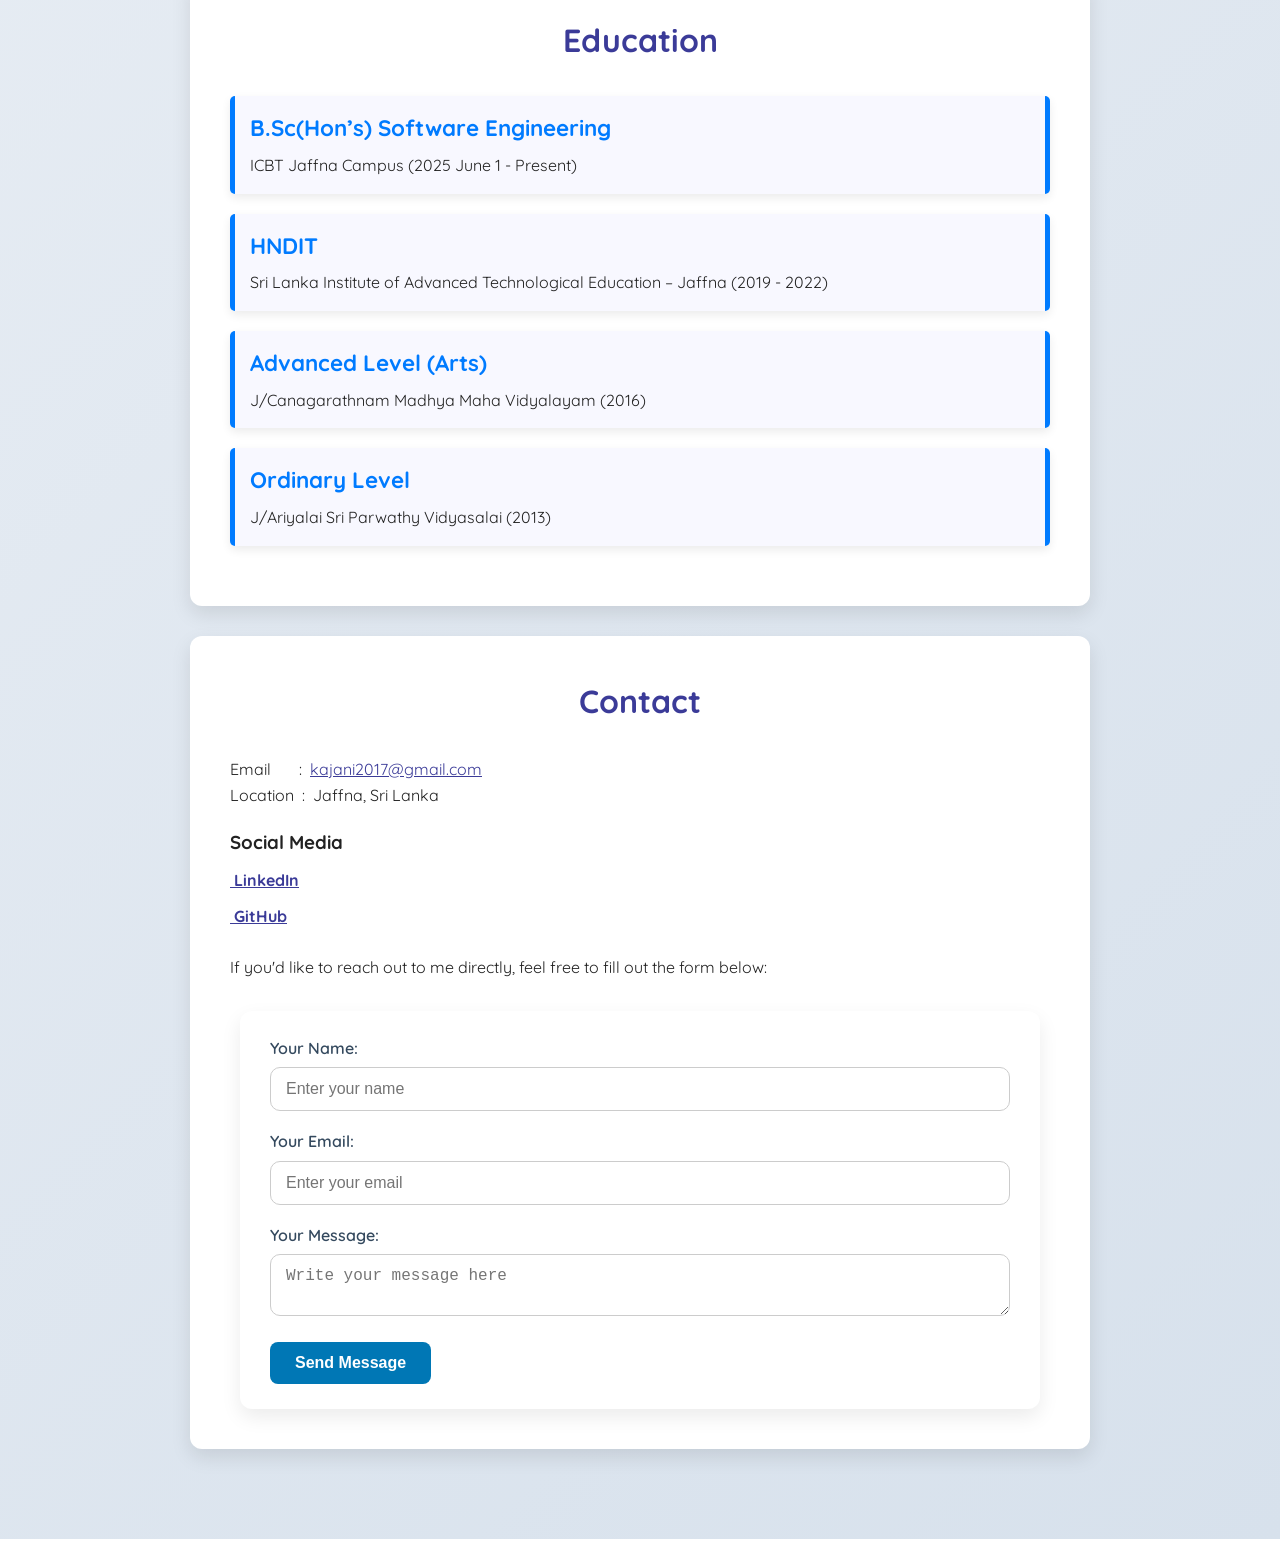
==== commit 7041dfea: "Update index.html" ====
--- a/index.html
+++ b/index.html
@@ -18,6 +18,7 @@
       <nav>
         <a href="#about">About</a>
 		<a href="#projects">Projects</a>
+		<a href="#designs">Designs</a>
         <a href="#skills">Skills</a>
         <a href="#experience">Experience</a>
         <a href="#education">Education</a>
@@ -52,9 +53,26 @@
 		  </video>
 	    </div>
 	  </div>
-	
+    
 	</section>
 	  
+		<!-- PROJECTS -->
+	<section id="designs" class="section fade-in">
+	  <h2>Designs</h2>
+	
+	  <div class="project-card">
+	    <h3>Bookshop</h3>
+	    <p>	Created UI design For a bookshop including Admin and Client Site</p>	
+	    <div class="video-container">
+	      <video width="100%" height="80%" controls>
+			  <source src="videos/Bookshop design.mp4" type="video/mp4">
+			  Your browser does not support the video tag.
+		  </video>
+	    </div>
+	  </div>
+    
+	</section>
+
     <!-- SKILLS -->
     <section id="skills" class="section fade-in">
       <h2>Skills & Architecture</h2>
@@ -223,9 +241,3 @@
 </html>
 
 
-
-
-
-
-
-
